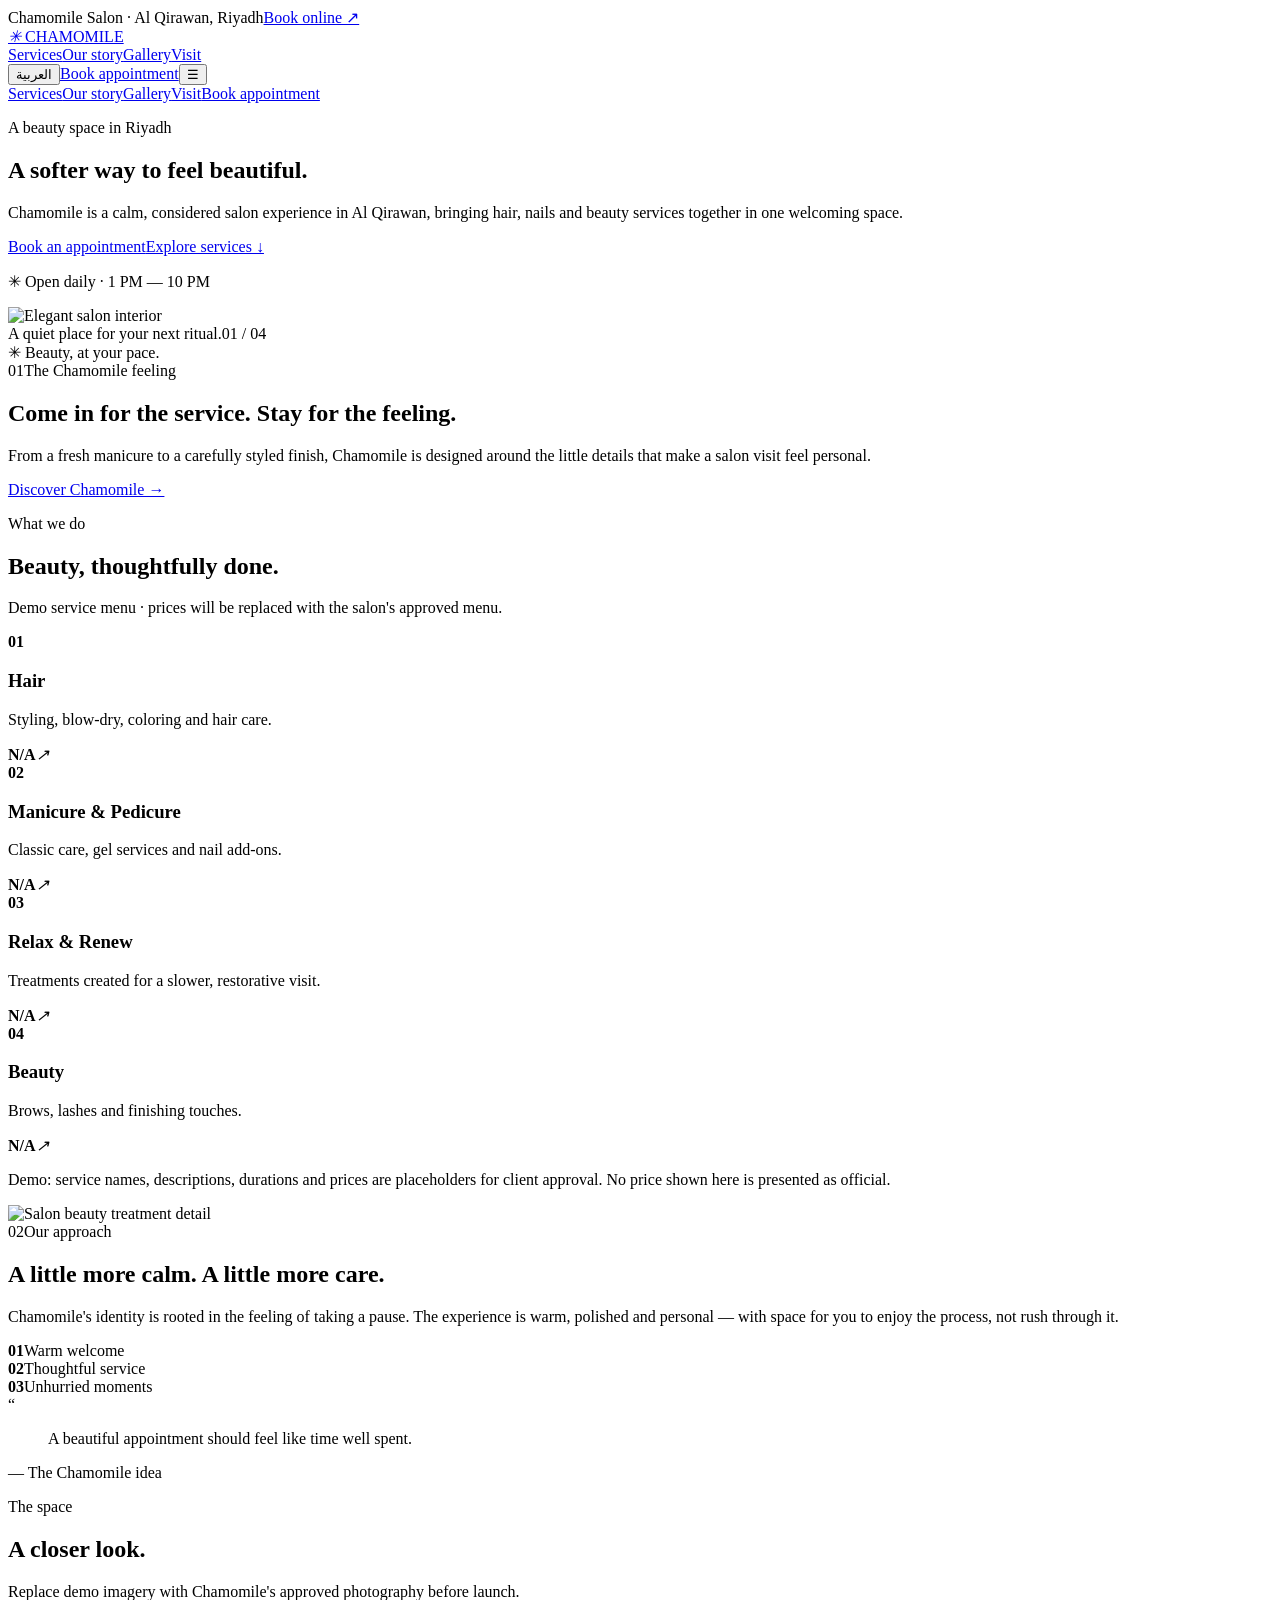
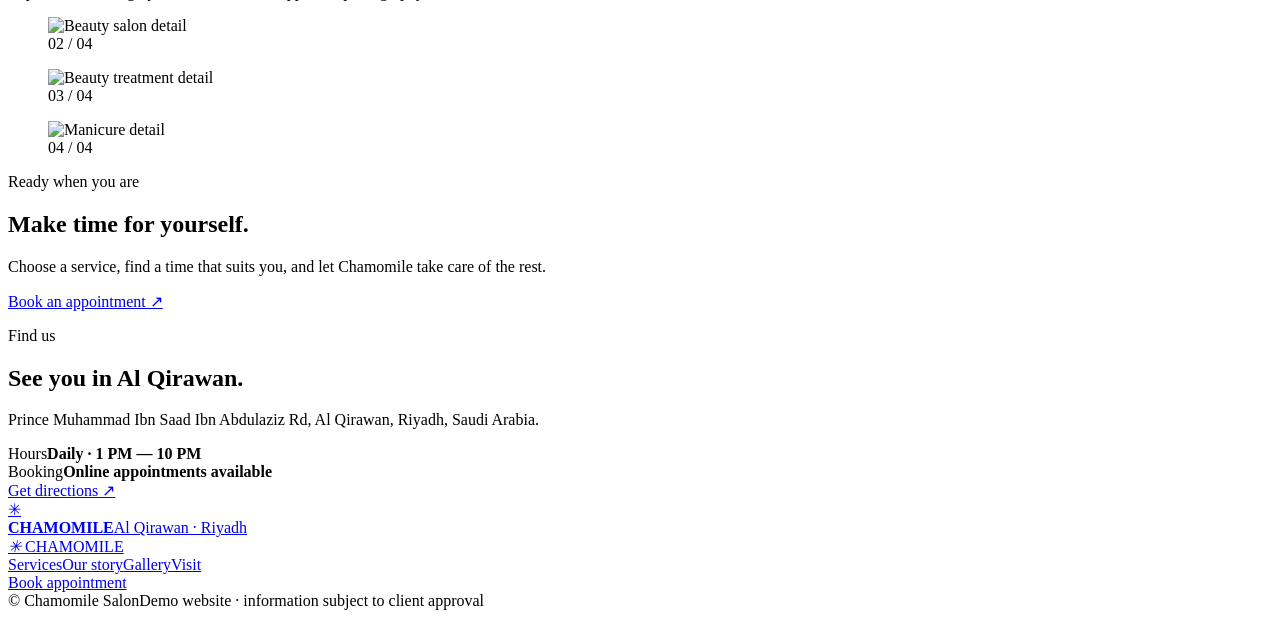
==== index.html @ 73a35c1a "Add Chamomile Salon landing page" ====
<!doctype html><html lang="en"><head><meta charset="utf-8"><meta name="viewport" content="width=device-width,initial-scale=1"><meta name="description" content="Chamomile Salon — Al Qirawan, Riyadh"><meta name="theme-color" content="#f5f0e7"><title>Chamomile Salon — Riyadh</title><link rel="preconnect" href="https://fonts.googleapis.com"><link rel="preconnect" href="https://fonts.gstatic.com" crossorigin><link href="https://fonts.googleapis.com/css2?family=DM+Sans:wght@400;500;600&family=Playfair+Display:wght@500;600&display=swap" rel="stylesheet"><link rel="stylesheet" href="styles.css"></head><body>
<div class="topbar"><span>Chamomile Salon · Al Qirawan, Riyadh</span><a href="https://www.fresha.com/a/chamomile-salon-slwn-kmwmyl-riyadh-rhgv-48w-prince-muhammad-ibn-saad-ibn-abdulaziz-rd-riyadh-iwcm61nv" target="_blank" rel="noreferrer">Book online ↗</a></div>
<header><a class="logo" href="#top"><i>✳</i> CHAMOMILE</a><nav><a href="#services">Services</a><a href="#story">Our story</a><a href="#gallery">Gallery</a><a href="#visit">Visit</a></nav><div class="head-actions"><button id="lang">العربية</button><a class="btn small" href="https://www.fresha.com/a/chamomile-salon-slwn-kmwmyl-riyadh-rhgv-48w-prince-muhammad-ibn-saad-ibn-abdulaziz-rd-riyadh-iwcm61nv" target="_blank" rel="noreferrer">Book appointment</a><button id="menu" aria-expanded="false" aria-controls="mobileNav">☰</button></div></header><nav id="mobileNav" class="mobile-nav"><a href="#services">Services</a><a href="#story">Our story</a><a href="#gallery">Gallery</a><a href="#visit">Visit</a><a class="btn" href="https://www.fresha.com/a/chamomile-salon-slwn-kmwmyl-riyadh-rhgv-48w-prince-muhammad-ibn-saad-ibn-abdulaziz-rd-riyadh-iwcm61nv" target="_blank" rel="noreferrer">Book appointment</a></nav>
<main id="top">
<section class="hero wrap"><div class="hero-copy fade"><p class="eyebrow">A beauty space in Riyadh</p><h1>A softer way to feel beautiful.</h1><p class="lead">Chamomile is a calm, considered salon experience in Al Qirawan, bringing hair, nails and beauty services together in one welcoming space.</p><div class="actions"><a class="btn" href="https://www.fresha.com/a/chamomile-salon-slwn-kmwmyl-riyadh-rhgv-48w-prince-muhammad-ibn-saad-ibn-abdulaziz-rd-riyadh-iwcm61nv" target="_blank" rel="noreferrer">Book an appointment</a><a class="link" href="#services">Explore services ↓</a></div><p class="hours">✳ Open daily · 1 PM — 10 PM</p></div><div class="hero-art fade delay"><div class="image"><img src="https://images.unsplash.com/photo-1560066984-138dadb4c035?auto=format&fit=crop&w=1400&q=85" alt="Elegant salon interior"></div><div class="caption"><span>A quiet place for your next ritual.</span><span>01 / 04</span></div><div class="float">✳ <span>Beauty, at your pace.</span></div></div></section>
<section class="intro wrap"><div class="kicker"><span>01</span><span>The Chamomile feeling</span></div><div class="two-col"><h2>Come in for the service. Stay for the feeling.</h2><div><p>From a fresh manicure to a carefully styled finish, Chamomile is designed around the little details that make a salon visit feel personal.</p><a class="link" href="#story">Discover Chamomile →</a></div></div></section>
<section class="services wrap" id="services"><div class="heading"><div><p class="eyebrow">What we do</p><h2>Beauty, thoughtfully done.</h2></div><p>Demo service menu · prices will be replaced with the salon's approved menu.</p></div><div class="service-list"><article><b>01</b><div><h3>Hair</h3><p>Styling, blow-dry, coloring and hair care.</p></div><strong>N/A</strong><em>↗</em></article><article><b>02</b><div><h3>Manicure &amp; Pedicure</h3><p>Classic care, gel services and nail add-ons.</p></div><strong>N/A</strong><em>↗</em></article><article><b>03</b><div><h3>Relax &amp; Renew</h3><p>Treatments created for a slower, restorative visit.</p></div><strong>N/A</strong><em>↗</em></article><article><b>04</b><div><h3>Beauty</h3><p>Brows, lashes and finishing touches.</p></div><strong>N/A</strong><em>↗</em></article></div><p class="demo-note">Demo: service names, descriptions, durations and prices are placeholders for client approval. No price shown here is presented as official.</p></section>
<section class="story wrap" id="story"><div class="story-img"><img src="https://images.unsplash.com/photo-1521590832167-7bcbfaa6381f?auto=format&fit=crop&w=1200&q=85" alt="Salon beauty treatment detail" loading="lazy"></div><div class="story-copy"><div class="kicker"><span>02</span><span>Our approach</span></div><h2>A little more calm. A little more care.</h2><p>Chamomile's identity is rooted in the feeling of taking a pause. The experience is warm, polished and personal — with space for you to enjoy the process, not rush through it.</p><div class="principles"><div><b>01</b><span>Warm welcome</span></div><div><b>02</b><span>Thoughtful service</span></div><div><b>03</b><span>Unhurried moments</span></div></div></div></section>
<section class="quote wrap"><span>“</span><blockquote>A beautiful appointment should feel like time well spent.</blockquote><p>— The Chamomile idea</p></section>
<section class="gallery wrap" id="gallery"><div class="heading"><div><p class="eyebrow">The space</p><h2>A closer look.</h2></div><p>Replace demo imagery with Chamomile's approved photography before launch.</p></div><div class="gallery-grid"><figure class="large"><img src="https://images.unsplash.com/photo-1522337360788-8b13dee7a37e?auto=format&fit=crop&w=1200&q=85" alt="Beauty salon detail" loading="lazy"><figcaption>02 / 04</figcaption></figure><figure><img src="https://images.unsplash.com/photo-1600948836101-f9ffda59d250?auto=format&fit=crop&w=900&q=85" alt="Beauty treatment detail" loading="lazy"><figcaption>03 / 04</figcaption></figure><figure><img src="https://images.unsplash.com/photo-1519014816548-bf5fe059798b?auto=format&fit=crop&w=900&q=85" alt="Manicure detail" loading="lazy"><figcaption>04 / 04</figcaption></figure></div></section>
<section class="booking wrap"><div><p class="eyebrow">Ready when you are</p><h2>Make time for yourself.</h2><p>Choose a service, find a time that suits you, and let Chamomile take care of the rest.</p><a class="btn light" href="https://www.fresha.com/a/chamomile-salon-slwn-kmwmyl-riyadh-rhgv-48w-prince-muhammad-ibn-saad-ibn-abdulaziz-rd-riyadh-iwcm61nv" target="_blank" rel="noreferrer">Book an appointment ↗</a></div></section>
<section class="visit wrap" id="visit"><div><p class="eyebrow">Find us</p><h2>See you in Al Qirawan.</h2><p>Prince Muhammad Ibn Saad Ibn Abdulaziz Rd, Al Qirawan, Riyadh, Saudi Arabia.</p><div class="details"><div><span>Hours</span><b>Daily · 1 PM — 10 PM</b></div><div><span>Booking</span><b>Online appointments available</b></div></div><a class="link" href="https://www.google.com/maps/search/?api=1&query=Chamomile%20Salon%20Al%20Qirawan%20Riyadh" target="_blank" rel="noreferrer">Get directions ↗</a></div><a class="map" href="https://www.google.com/maps/search/?api=1&query=Chamomile%20Salon%20Al%20Qirawan%20Riyadh" target="_blank" rel="noreferrer" aria-label="Open Chamomile Salon in Google Maps"><div class="map-grid"></div><div class="pin">✳</div><div class="map-label"><b>CHAMOMILE</b><span>Al Qirawan · Riyadh</span></div></a></section>
</main><footer><div class="footer-top wrap"><a class="logo" href="#top"><i>✳</i> CHAMOMILE</a><div><a href="#services">Services</a><a href="#story">Our story</a><a href="#gallery">Gallery</a><a href="#visit">Visit</a></div><a class="btn small" href="https://www.fresha.com/a/chamomile-salon-slwn-kmwmyl-riyadh-rhgv-48w-prince-muhammad-ibn-saad-ibn-abdulaziz-rd-riyadh-iwcm61nv" target="_blank" rel="noreferrer">Book appointment</a></div><div class="footer-bottom wrap"><span>© <span id="year"></span> Chamomile Salon</span><span>Demo website · information subject to client approval</span></div></footer><script src="script.js" defer></script></body></html>
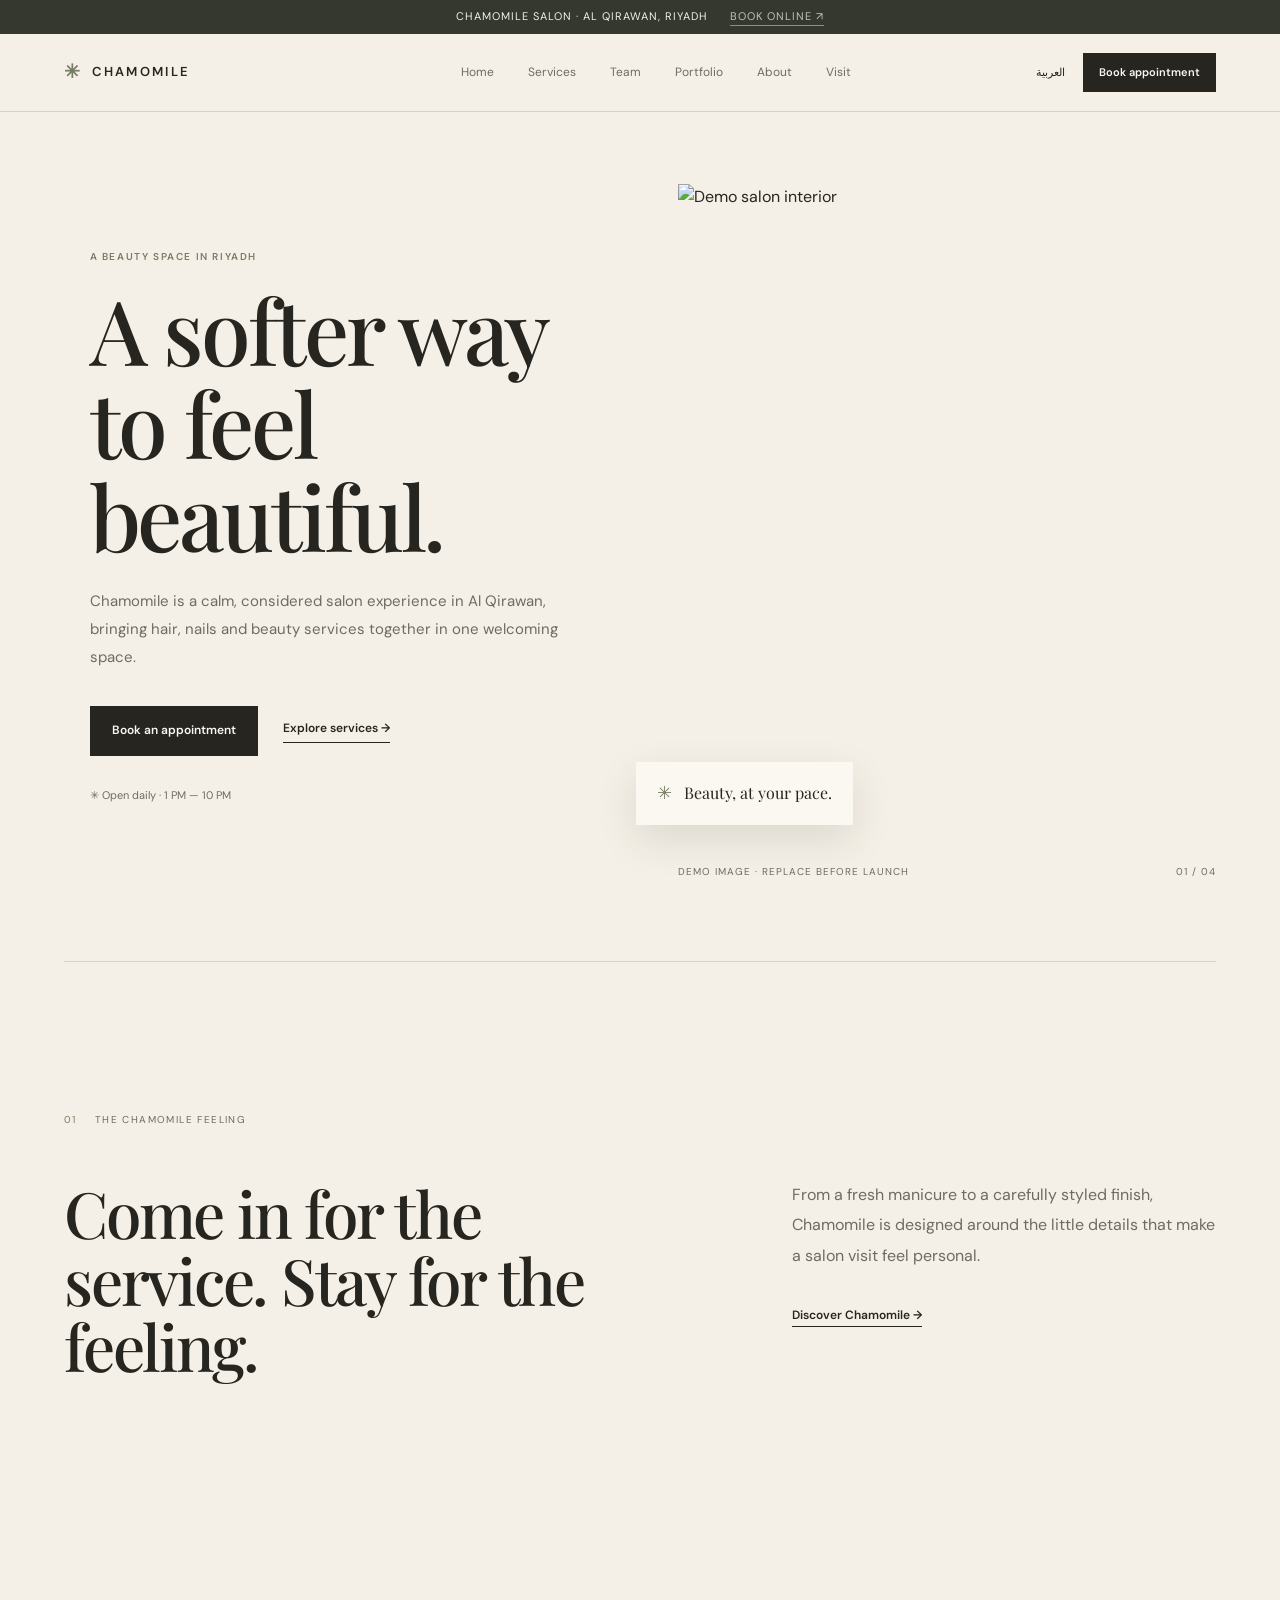
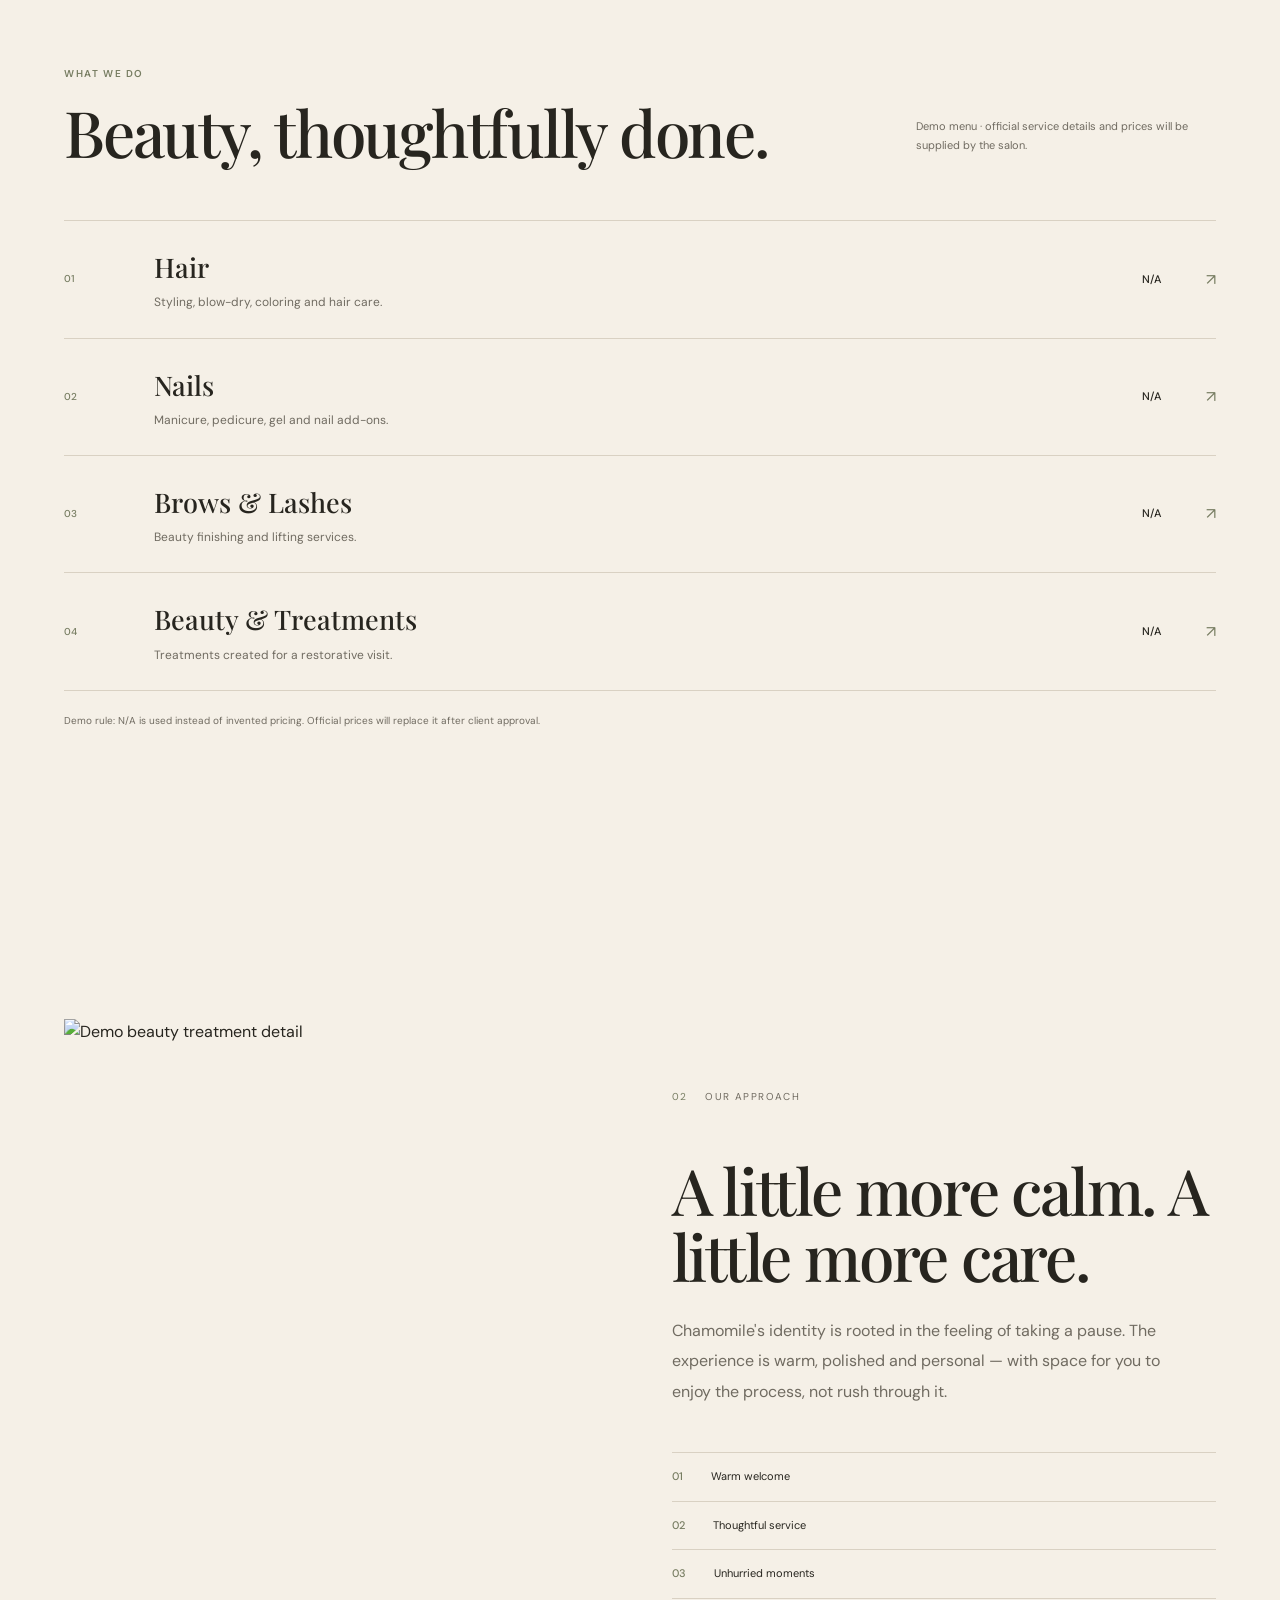
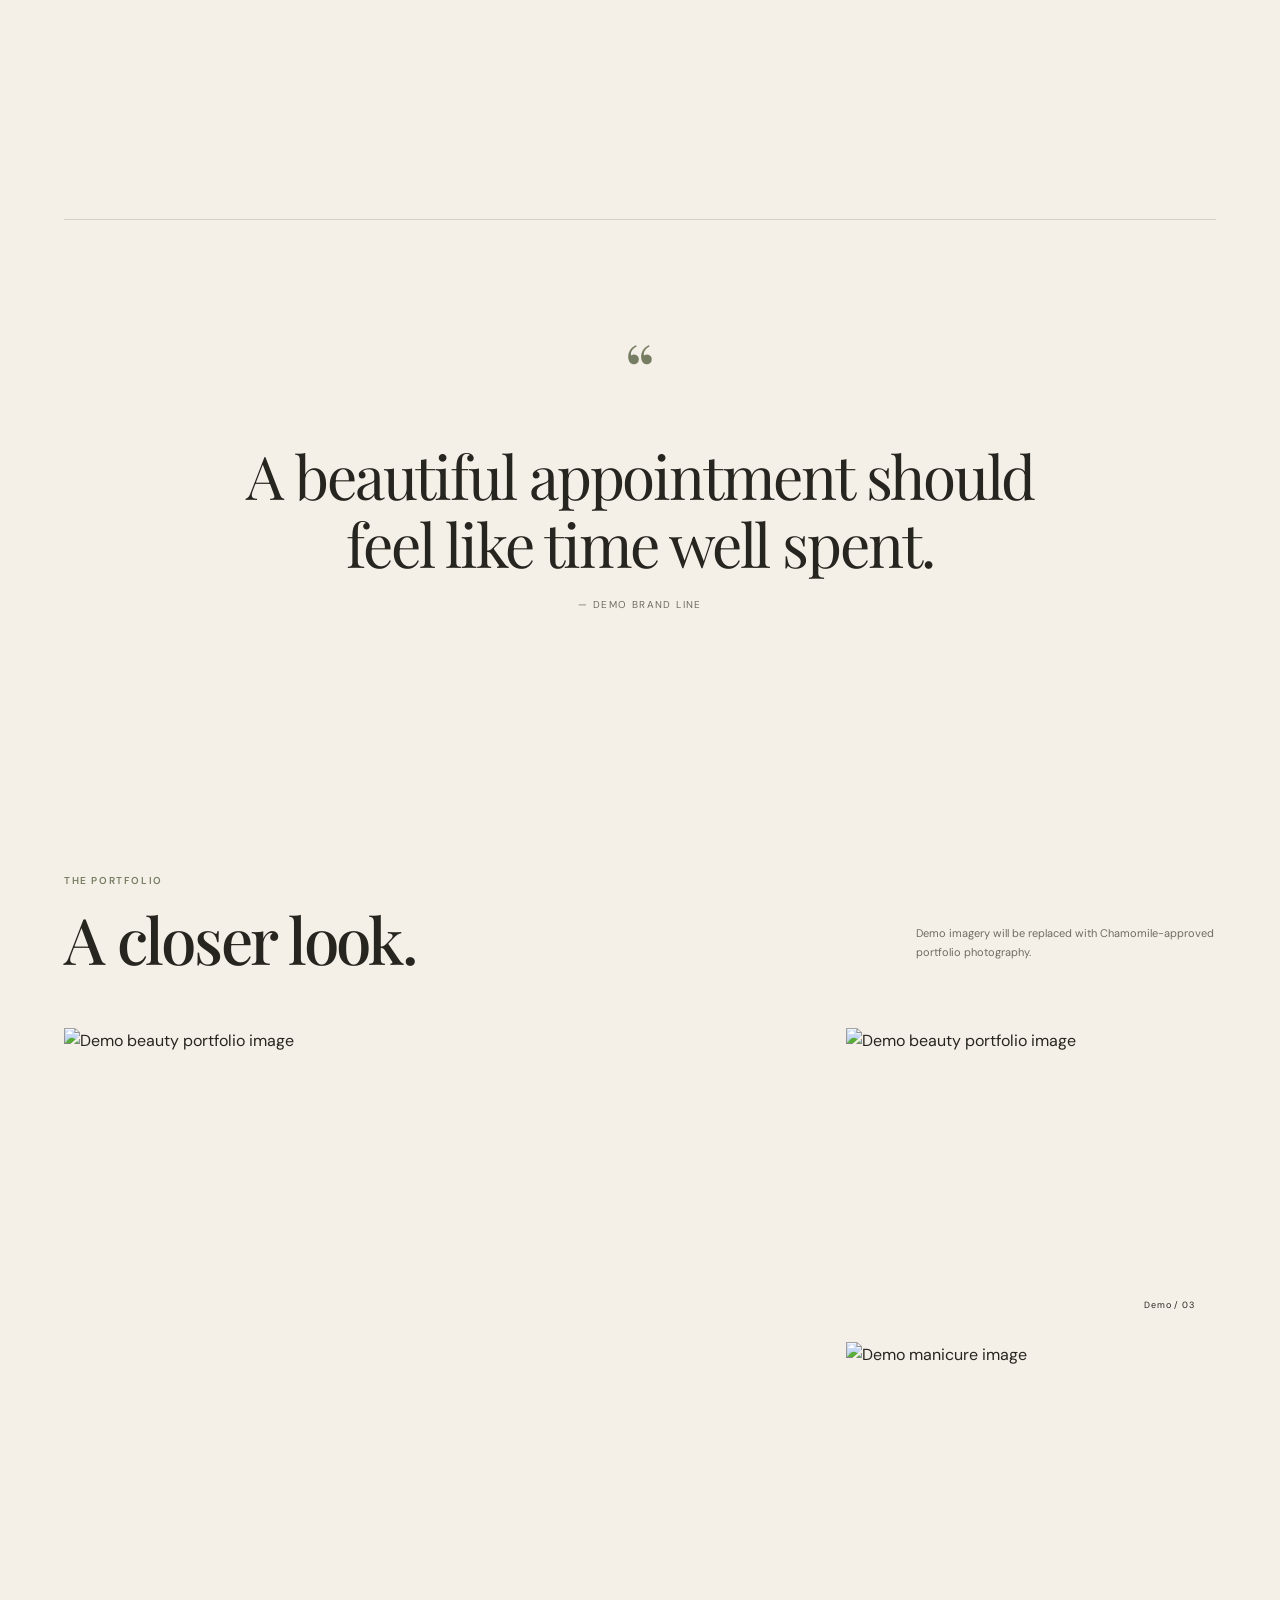
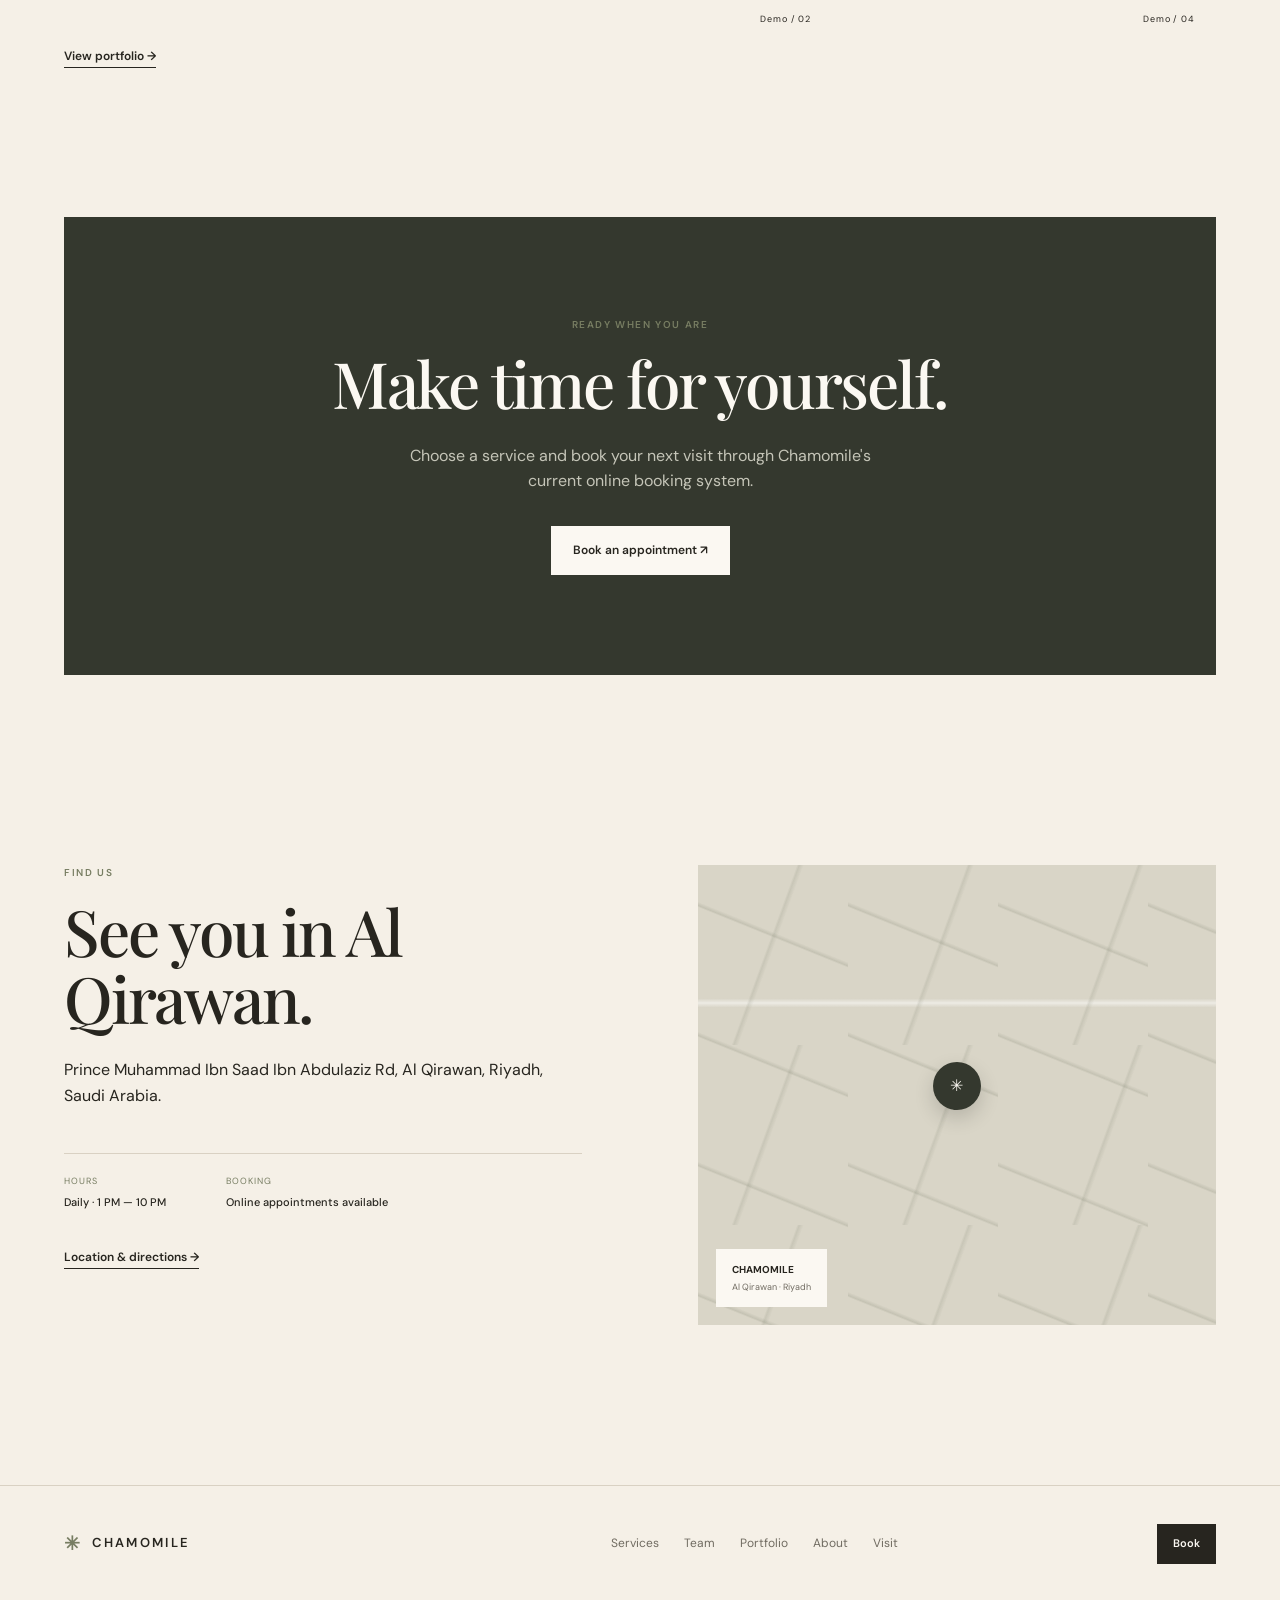
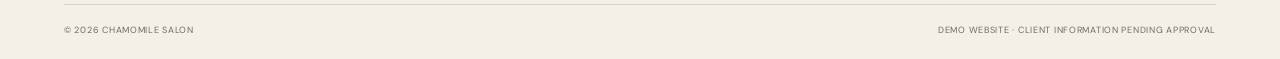
==== commit 62bc6731: "Rebuild Chamomile homepage around full replacement architecture" ====
--- a/index.html
+++ b/index.html
@@ -1,13 +1 @@
-<!doctype html><html lang="en"><head><meta charset="utf-8"><meta name="viewport" content="width=device-width,initial-scale=1"><meta name="description" content="Chamomile Salon — Al Qirawan, Riyadh"><meta name="theme-color" content="#f5f0e7"><title>Chamomile Salon — Riyadh</title><link rel="preconnect" href="https://fonts.googleapis.com"><link rel="preconnect" href="https://fonts.gstatic.com" crossorigin><link href="https://fonts.googleapis.com/css2?family=DM+Sans:wght@400;500;600&family=Playfair+Display:wght@500;600&display=swap" rel="stylesheet"><link rel="stylesheet" href="styles.css"></head><body>
-<div class="topbar"><span>Chamomile Salon · Al Qirawan, Riyadh</span><a href="https://www.fresha.com/a/chamomile-salon-slwn-kmwmyl-riyadh-rhgv-48w-prince-muhammad-ibn-saad-ibn-abdulaziz-rd-riyadh-iwcm61nv" target="_blank" rel="noreferrer">Book online ↗</a></div>
-<header><a class="logo" href="#top"><i>✳</i> CHAMOMILE</a><nav><a href="#services">Services</a><a href="#story">Our story</a><a href="#gallery">Gallery</a><a href="#visit">Visit</a></nav><div class="head-actions"><button id="lang">العربية</button><a class="btn small" href="https://www.fresha.com/a/chamomile-salon-slwn-kmwmyl-riyadh-rhgv-48w-prince-muhammad-ibn-saad-ibn-abdulaziz-rd-riyadh-iwcm61nv" target="_blank" rel="noreferrer">Book appointment</a><button id="menu" aria-expanded="false" aria-controls="mobileNav">☰</button></div></header><nav id="mobileNav" class="mobile-nav"><a href="#services">Services</a><a href="#story">Our story</a><a href="#gallery">Gallery</a><a href="#visit">Visit</a><a class="btn" href="https://www.fresha.com/a/chamomile-salon-slwn-kmwmyl-riyadh-rhgv-48w-prince-muhammad-ibn-saad-ibn-abdulaziz-rd-riyadh-iwcm61nv" target="_blank" rel="noreferrer">Book appointment</a></nav>
-<main id="top">
-<section class="hero wrap"><div class="hero-copy fade"><p class="eyebrow">A beauty space in Riyadh</p><h1>A softer way to feel beautiful.</h1><p class="lead">Chamomile is a calm, considered salon experience in Al Qirawan, bringing hair, nails and beauty services together in one welcoming space.</p><div class="actions"><a class="btn" href="https://www.fresha.com/a/chamomile-salon-slwn-kmwmyl-riyadh-rhgv-48w-prince-muhammad-ibn-saad-ibn-abdulaziz-rd-riyadh-iwcm61nv" target="_blank" rel="noreferrer">Book an appointment</a><a class="link" href="#services">Explore services ↓</a></div><p class="hours">✳ Open daily · 1 PM — 10 PM</p></div><div class="hero-art fade delay"><div class="image"><img src="https://images.unsplash.com/photo-1560066984-138dadb4c035?auto=format&fit=crop&w=1400&q=85" alt="Elegant salon interior"></div><div class="caption"><span>A quiet place for your next ritual.</span><span>01 / 04</span></div><div class="float">✳ <span>Beauty, at your pace.</span></div></div></section>
-<section class="intro wrap"><div class="kicker"><span>01</span><span>The Chamomile feeling</span></div><div class="two-col"><h2>Come in for the service. Stay for the feeling.</h2><div><p>From a fresh manicure to a carefully styled finish, Chamomile is designed around the little details that make a salon visit feel personal.</p><a class="link" href="#story">Discover Chamomile →</a></div></div></section>
-<section class="services wrap" id="services"><div class="heading"><div><p class="eyebrow">What we do</p><h2>Beauty, thoughtfully done.</h2></div><p>Demo service menu · prices will be replaced with the salon's approved menu.</p></div><div class="service-list"><article><b>01</b><div><h3>Hair</h3><p>Styling, blow-dry, coloring and hair care.</p></div><strong>N/A</strong><em>↗</em></article><article><b>02</b><div><h3>Manicure &amp; Pedicure</h3><p>Classic care, gel services and nail add-ons.</p></div><strong>N/A</strong><em>↗</em></article><article><b>03</b><div><h3>Relax &amp; Renew</h3><p>Treatments created for a slower, restorative visit.</p></div><strong>N/A</strong><em>↗</em></article><article><b>04</b><div><h3>Beauty</h3><p>Brows, lashes and finishing touches.</p></div><strong>N/A</strong><em>↗</em></article></div><p class="demo-note">Demo: service names, descriptions, durations and prices are placeholders for client approval. No price shown here is presented as official.</p></section>
-<section class="story wrap" id="story"><div class="story-img"><img src="https://images.unsplash.com/photo-1521590832167-7bcbfaa6381f?auto=format&fit=crop&w=1200&q=85" alt="Salon beauty treatment detail" loading="lazy"></div><div class="story-copy"><div class="kicker"><span>02</span><span>Our approach</span></div><h2>A little more calm. A little more care.</h2><p>Chamomile's identity is rooted in the feeling of taking a pause. The experience is warm, polished and personal — with space for you to enjoy the process, not rush through it.</p><div class="principles"><div><b>01</b><span>Warm welcome</span></div><div><b>02</b><span>Thoughtful service</span></div><div><b>03</b><span>Unhurried moments</span></div></div></div></section>
-<section class="quote wrap"><span>“</span><blockquote>A beautiful appointment should feel like time well spent.</blockquote><p>— The Chamomile idea</p></section>
-<section class="gallery wrap" id="gallery"><div class="heading"><div><p class="eyebrow">The space</p><h2>A closer look.</h2></div><p>Replace demo imagery with Chamomile's approved photography before launch.</p></div><div class="gallery-grid"><figure class="large"><img src="https://images.unsplash.com/photo-1522337360788-8b13dee7a37e?auto=format&fit=crop&w=1200&q=85" alt="Beauty salon detail" loading="lazy"><figcaption>02 / 04</figcaption></figure><figure><img src="https://images.unsplash.com/photo-1600948836101-f9ffda59d250?auto=format&fit=crop&w=900&q=85" alt="Beauty treatment detail" loading="lazy"><figcaption>03 / 04</figcaption></figure><figure><img src="https://images.unsplash.com/photo-1519014816548-bf5fe059798b?auto=format&fit=crop&w=900&q=85" alt="Manicure detail" loading="lazy"><figcaption>04 / 04</figcaption></figure></div></section>
-<section class="booking wrap"><div><p class="eyebrow">Ready when you are</p><h2>Make time for yourself.</h2><p>Choose a service, find a time that suits you, and let Chamomile take care of the rest.</p><a class="btn light" href="https://www.fresha.com/a/chamomile-salon-slwn-kmwmyl-riyadh-rhgv-48w-prince-muhammad-ibn-saad-ibn-abdulaziz-rd-riyadh-iwcm61nv" target="_blank" rel="noreferrer">Book an appointment ↗</a></div></section>
-<section class="visit wrap" id="visit"><div><p class="eyebrow">Find us</p><h2>See you in Al Qirawan.</h2><p>Prince Muhammad Ibn Saad Ibn Abdulaziz Rd, Al Qirawan, Riyadh, Saudi Arabia.</p><div class="details"><div><span>Hours</span><b>Daily · 1 PM — 10 PM</b></div><div><span>Booking</span><b>Online appointments available</b></div></div><a class="link" href="https://www.google.com/maps/search/?api=1&query=Chamomile%20Salon%20Al%20Qirawan%20Riyadh" target="_blank" rel="noreferrer">Get directions ↗</a></div><a class="map" href="https://www.google.com/maps/search/?api=1&query=Chamomile%20Salon%20Al%20Qirawan%20Riyadh" target="_blank" rel="noreferrer" aria-label="Open Chamomile Salon in Google Maps"><div class="map-grid"></div><div class="pin">✳</div><div class="map-label"><b>CHAMOMILE</b><span>Al Qirawan · Riyadh</span></div></a></section>
-</main><footer><div class="footer-top wrap"><a class="logo" href="#top"><i>✳</i> CHAMOMILE</a><div><a href="#services">Services</a><a href="#story">Our story</a><a href="#gallery">Gallery</a><a href="#visit">Visit</a></div><a class="btn small" href="https://www.fresha.com/a/chamomile-salon-slwn-kmwmyl-riyadh-rhgv-48w-prince-muhammad-ibn-saad-ibn-abdulaziz-rd-riyadh-iwcm61nv" target="_blank" rel="noreferrer">Book appointment</a></div><div class="footer-bottom wrap"><span>© <span id="year"></span> Chamomile Salon</span><span>Demo website · information subject to client approval</span></div></footer><script src="script.js" defer></script></body></html>+<!doctype html><html lang="en"><head><meta charset="utf-8"><meta name="viewport" content="width=device-width,initial-scale=1"><meta name="description" content="Chamomile Salon — Al Qirawan, Riyadh"><meta name="theme-color" content="#f5f0e7"><title>Chamomile Salon — Riyadh</title><link rel="preconnect" href="https://fonts.googleapis.com"><link rel="preconnect" href="https://fonts.gstatic.com" crossorigin><link href="https://fonts.googleapis.com/css2?family=DM+Sans:wght@400;500;600&family=Playfair+Display:wght@500;600&display=swap" rel="stylesheet"><link rel="stylesheet" href="styles.css"></head><body><div class="topbar"><span>Chamomile Salon · Al Qirawan, Riyadh</span><a data-book href="https://www.fresha.com/a/chamomile-salon-slwn-kmwmyl-riyadh-rhgv-48w-prince-muhammad-ibn-saad-ibn-abdulaziz-rd-riyadh-iwcm61nv" target="_blank" rel="noreferrer">Book online ↗</a></div><header><a class="logo" href="index.html"><i>✳</i> CHAMOMILE</a><nav class="desktop-nav"><a href="index.html" aria-current="page">Home</a><a href="services.html">Services</a><a href="team.html">Team</a><a href="portfolio.html">Portfolio</a><a href="about.html">About</a><a href="contact.html">Visit</a></nav><div class="head-actions"><button id="lang" type="button">العربية</button><a class="btn small" data-book href="https://www.fresha.com/a/chamomile-salon-slwn-kmwmyl-riyadh-rhgv-48w-prince-muhammad-ibn-saad-ibn-abdulaziz-rd-riyadh-iwcm61nv" target="_blank" rel="noreferrer">Book appointment</a><button id="menu" class="menu-toggle" aria-expanded="false" aria-controls="mobileNav" type="button">☰</button></div></header><nav id="mobileNav" class="mobile-nav"><a href="index.html">Home</a><a href="services.html">Services</a><a href="team.html">Team</a><a href="portfolio.html">Portfolio</a><a href="about.html">About</a><a href="contact.html">Visit</a><a class="btn" data-book href="https://www.fresha.com/a/chamomile-salon-slwn-kmwmyl-riyadh-rhgv-48w-prince-muhammad-ibn-saad-ibn-abdulaziz-rd-riyadh-iwcm61nv" target="_blank" rel="noreferrer">Book appointment</a></nav><main id="top"><section class="hero wrap"><div class="hero-copy fade"><p class="eyebrow">A beauty space in Riyadh</p><h1>A softer way to feel beautiful.</h1><p class="lead">Chamomile is a calm, considered salon experience in Al Qirawan, bringing hair, nails and beauty services together in one welcoming space.</p><div class="actions"><a class="btn" data-book href="https://www.fresha.com/a/chamomile-salon-slwn-kmwmyl-riyadh-rhgv-48w-prince-muhammad-ibn-saad-ibn-abdulaziz-rd-riyadh-iwcm61nv" target="_blank" rel="noreferrer">Book an appointment</a><a class="link" href="services.html">Explore services →</a></div><p class="hours">✳ Open daily · 1 PM — 10 PM</p></div><div class="hero-art fade delay"><div class="image"><img src="https://images.unsplash.com/photo-1560066984-138dadb4c035?auto=format&fit=crop&w=1400&q=85" alt="Demo salon interior"></div><div class="caption"><span>Demo image · replace before launch</span><span>01 / 04</span></div><div class="float">✳ <span>Beauty, at your pace.</span></div></div></section><section class="intro wrap"><div class="kicker"><span>01</span><span>The Chamomile feeling</span></div><div class="two-col"><h2>Come in for the service. Stay for the feeling.</h2><div><p>From a fresh manicure to a carefully styled finish, Chamomile is designed around the little details that make a salon visit feel personal.</p><a class="link" href="about.html">Discover Chamomile →</a></div></div></section><section class="services wrap" id="services"><div class="heading"><div><p class="eyebrow">What we do</p><h2>Beauty, thoughtfully done.</h2></div><p>Demo menu · official service details and prices will be supplied by the salon.</p></div><div class="service-list"><article><b>01</b><div><h3>Hair</h3><p>Styling, blow-dry, coloring and hair care.</p></div><strong>N/A</strong><em>↗</em></article><article><b>02</b><div><h3>Nails</h3><p>Manicure, pedicure, gel and nail add-ons.</p></div><strong>N/A</strong><em>↗</em></article><article><b>03</b><div><h3>Brows &amp; Lashes</h3><p>Beauty finishing and lifting services.</p></div><strong>N/A</strong><em>↗</em></article><article><b>04</b><div><h3>Beauty &amp; Treatments</h3><p>Treatments created for a restorative visit.</p></div><strong>N/A</strong><em>↗</em></article></div><p class="demo-note">Demo rule: N/A is used instead of invented pricing. Official prices will replace it after client approval.</p></section><section class="story wrap" id="story"><div class="story-img"><img src="https://images.unsplash.com/photo-1521590832167-7bcbfaa6381f?auto=format&fit=crop&w=1200&q=85" alt="Demo beauty treatment detail" loading="lazy"></div><div class="story-copy"><div class="kicker"><span>02</span><span>Our approach</span></div><h2>A little more calm. A little more care.</h2><p>Chamomile's identity is rooted in the feeling of taking a pause. The experience is warm, polished and personal — with space for you to enjoy the process, not rush through it.</p><div class="principles"><div><b>01</b><span>Warm welcome</span></div><div><b>02</b><span>Thoughtful service</span></div><div><b>03</b><span>Unhurried moments</span></div></div></div></section><section class="quote wrap"><span>“</span><blockquote>A beautiful appointment should feel like time well spent.</blockquote><p>— Demo brand line</p></section><section class="gallery wrap" id="gallery"><div class="heading"><div><p class="eyebrow">The portfolio</p><h2>A closer look.</h2></div><p>Demo imagery will be replaced with Chamomile-approved portfolio photography.</p></div><div class="gallery-grid"><figure class="large"><img src="https://images.unsplash.com/photo-1522337360788-8b13dee7a37e?auto=format&fit=crop&w=1200&q=85" alt="Demo beauty portfolio image" loading="lazy"><figcaption>Demo / 02</figcaption></figure><figure><img src="https://images.unsplash.com/photo-1600948836101-f9ffda59d250?auto=format&fit=crop&w=900&q=85" alt="Demo beauty portfolio image" loading="lazy"><figcaption>Demo / 03</figcaption></figure><figure><img src="https://images.unsplash.com/photo-1519014816548-bf5fe059798b?auto=format&fit=crop&w=900&q=85" alt="Demo manicure image" loading="lazy"><figcaption>Demo / 04</figcaption></figure></div><a class="link" href="portfolio.html">View portfolio →</a></section><section class="booking wrap"><div><p class="eyebrow">Ready when you are</p><h2>Make time for yourself.</h2><p>Choose a service and book your next visit through Chamomile's current online booking system.</p><a class="btn light" data-book href="https://www.fresha.com/a/chamomile-salon-slwn-kmwmyl-riyadh-rhgv-48w-prince-muhammad-ibn-saad-ibn-abdulaziz-rd-riyadh-iwcm61nv" target="_blank" rel="noreferrer">Book an appointment ↗</a></div></section><section class="visit wrap" id="visit"><div><p class="eyebrow">Find us</p><h2>See you in Al Qirawan.</h2><p>Prince Muhammad Ibn Saad Ibn Abdulaziz Rd, Al Qirawan, Riyadh, Saudi Arabia.</p><div class="details"><div><span>Hours</span><b>Daily · 1 PM — 10 PM</b></div><div><span>Booking</span><b>Online appointments available</b></div></div><a class="link" href="contact.html">Location &amp; directions →</a></div><a class="map" href="https://www.google.com/maps/search/?api=1&query=Chamomile%20Salon%20Al%20Qirawan%20Riyadh" target="_blank" rel="noreferrer" aria-label="Open Chamomile Salon in Google Maps"><div class="map-grid"></div><div class="pin">✳</div><div class="map-label"><b>CHAMOMILE</b><span>Al Qirawan · Riyadh</span></div></a></section></main><footer><div class="footer-top wrap"><a class="logo" href="index.html"><i>✳</i> CHAMOMILE</a><div><a href="services.html">Services</a><a href="team.html">Team</a><a href="portfolio.html">Portfolio</a><a href="about.html">About</a><a href="contact.html">Visit</a></div><a class="btn small" data-book href="https://www.fresha.com/a/chamomile-salon-slwn-kmwmyl-riyadh-rhgv-48w-prince-muhammad-ibn-saad-ibn-abdulaziz-rd-riyadh-iwcm61nv" target="_blank" rel="noreferrer">Book</a></div><div class="footer-bottom wrap"><span>© <span id="year"></span> Chamomile Salon</span><span>Demo website · client information pending approval</span></div></footer><script src="script.js" defer></script></body></html>
--- a/styles.css
+++ b/styles.css
@@ -0,0 +1 @@
+:root{--ink:#27251f;--muted:#706b61;--paper:#f5f0e7;--cream:#fbf8f2;--line:#d9d1c3;--olive:#777d62;--dark:#34382e;--serif:'Playfair Display',Georgia,serif;--sans:'DM Sans',Arial,sans-serif}*{box-sizing:border-box}html{scroll-behavior:smooth}body{margin:0;background:var(--paper);color:var(--ink);font-family:var(--sans);line-height:1.6}a{color:inherit;text-decoration:none}button{font:inherit;color:inherit}.topbar{height:34px;background:var(--dark);color:#f5f0e7;display:flex;align-items:center;justify-content:center;gap:22px;font-size:11px;letter-spacing:.09em;text-transform:uppercase}.topbar a{opacity:.75;border-bottom:1px solid #a9ad9b}header{height:78px;padding:0 5vw;display:flex;align-items:center;justify-content:space-between;border-bottom:1px solid var(--line);position:sticky;top:0;z-index:20;background:rgba(245,240,231,.94);backdrop-filter:blur(12px)}.logo{font-size:13px;letter-spacing:.18em;font-weight:600;display:flex;align-items:center;gap:10px}.logo i{font-style:normal;color:var(--olive);font-size:19px}.desktop-nav{display:flex;gap:34px;margin-left:8%}.desktop-nav a,.footer-top>div a{font-size:12px;color:var(--muted)}.head-actions{display:flex;align-items:center;gap:12px}.head-actions button{border:0;background:none;cursor:pointer}.head-actions #lang{font-size:11px}.menu-toggle{display:none!important}.mobile-nav{display:none}.wrap{width:min(1160px,90vw);margin-inline:auto}.btn{display:inline-flex;align-items:center;justify-content:center;background:var(--ink);color:var(--cream);padding:14px 21px;border:1px solid var(--ink);font-size:12px;font-weight:600;transition:transform .2s,background .2s}.btn:hover{transform:translateY(-2px);background:#45433b}.btn.small{padding:10px 15px;font-size:11px}.btn.light{background:var(--cream);color:var(--ink);border-color:var(--cream)}.link{font-size:12px;font-weight:600;border-bottom:1px solid currentColor;padding-bottom:3px}.eyebrow{margin:0 0 17px;text-transform:uppercase;letter-spacing:.16em;font-size:10px;font-weight:600;color:var(--olive)}h1,h2,h3,p{margin-top:0}h1,h2{font-family:var(--serif);font-weight:500;letter-spacing:-.035em;line-height:1.04}h1{font-size:clamp(54px,7vw,92px);max-width:700px;margin-bottom:27px}h2{font-size:clamp(42px,5vw,67px);max-width:750px;margin-bottom:26px}.lead{max-width:525px;color:var(--muted);font-size:15px;line-height:1.85}.hero{min-height:calc(100vh - 112px);display:grid;grid-template-columns:1fr 1fr;gap:6vw;align-items:center;padding-top:8vh;padding-bottom:9vh}.hero-copy{padding-left:2vw}.actions{display:flex;align-items:center;gap:25px;margin:35px 0 31px}.hours{font-size:11px;color:var(--muted)}.hero-art{position:relative}.image{height:670px;overflow:hidden}.image img,.story-img img,.gallery-grid img{width:100%;height:100%;object-fit:cover;display:block}.caption{display:flex;justify-content:space-between;margin-top:10px;color:var(--muted);font-size:10px;text-transform:uppercase;letter-spacing:.1em}.float{position:absolute;left:-42px;bottom:55px;background:var(--cream);padding:17px 21px;box-shadow:0 14px 40px rgba(50,45,35,.12);font-size:18px;color:var(--olive)}.float span{font-family:var(--serif);font-size:16px;color:var(--ink);margin-left:7px}.intro{padding:150px 0;border-top:1px solid var(--line)}.kicker{display:flex;gap:18px;color:var(--muted);font-size:10px;text-transform:uppercase;letter-spacing:.14em;margin-bottom:52px}.kicker span:first-child{color:var(--olive)}.two-col{display:grid;grid-template-columns:1.15fr .85fr;gap:12vw}.two-col h2{max-width:600px}.two-col p{color:var(--muted);max-width:430px;line-height:1.9;margin-bottom:30px}.services{padding:110px 0 140px}.heading{display:flex;justify-content:space-between;gap:60px;align-items:flex-end;margin-bottom:55px}.heading h2{margin-bottom:0}.heading>p{max-width:300px;color:var(--muted);font-size:11px;line-height:1.7}.service-list{border-top:1px solid var(--line)}.service-list article{display:grid;grid-template-columns:65px 1fr 90px 30px;gap:25px;align-items:center;padding:25px 0;border-bottom:1px solid var(--line);transition:padding .25s,background .25s}.service-list article:hover{padding-inline:14px;background:rgba(255,255,255,.28)}.service-list article>b{font-size:10px;color:var(--olive);font-weight:500}.service-list h3{font-family:var(--serif);font-weight:500;font-size:27px;margin:0 0 4px}.service-list p{margin:0;color:var(--muted);font-size:12px}.service-list strong{font-size:11px;text-align:right;font-weight:500}.service-list em{font-style:normal;text-align:right;color:var(--olive)}.demo-note{font-size:10px;color:var(--muted);margin:22px 0 0;max-width:680px}.story{display:grid;grid-template-columns:.95fr 1.05fr;gap:9vw;align-items:center;padding:150px 0}.story-img{height:650px}.story-copy p{color:var(--muted);max-width:510px;line-height:1.9}.principles{border-top:1px solid var(--line);margin-top:45px}.principles div{display:flex;gap:28px;padding:15px 0;border-bottom:1px solid var(--line);font-size:11px}.principles b{color:var(--olive);font-weight:500}.quote{text-align:center;padding:130px 0 150px;border-top:1px solid var(--line)}.quote>span{font-family:var(--serif);font-size:76px;color:var(--olive);line-height:.5}.quote blockquote{font-family:var(--serif);font-size:clamp(35px,4.7vw,62px);line-height:1.12;max-width:820px;margin:35px auto 20px;letter-spacing:-.035em}.quote p{font-size:10px;color:var(--muted);text-transform:uppercase;letter-spacing:.14em}.gallery{padding:100px 0 150px}.gallery-grid{display:grid;grid-template-columns:1.35fr .65fr;grid-template-rows:300px 300px;gap:14px}.gallery-grid figure{margin:0;position:relative;overflow:hidden}.gallery-grid .large{grid-row:1/3}.gallery-grid figcaption{position:absolute;right:13px;bottom:10px;background:rgba(245,240,231,.88);padding:5px 8px;font-size:9px;letter-spacing:.1em}.booking{padding:0 0 150px}.booking>div{background:var(--dark);color:var(--cream);padding:100px 10%;text-align:center}.booking h2{margin-inline:auto}.booking p:not(.eyebrow){color:#c5c5b8;max-width:500px;margin:0 auto 32px}.visit{display:grid;grid-template-columns:1fr 1fr;gap:9vw;padding:40px 0 160px}.visit-copy>p:not(.eyebrow){color:var(--muted);max-width:490px}.details{display:flex;gap:60px;margin:45px 0 32px;border-top:1px solid var(--line);padding-top:20px}.details div{display:grid;gap:5px}.details span{font-size:9px;text-transform:uppercase;letter-spacing:.12em;color:var(--olive)}.details b{font-size:11px;font-weight:500}.map{min-height:460px;position:relative;overflow:hidden;background:#d9d5c7;display:block}.map-grid{position:absolute;inset:0;background-image:linear-gradient(22deg,transparent 46%,rgba(92,99,78,.2) 47%,transparent 49%),linear-gradient(110deg,transparent 42%,rgba(92,99,78,.16) 43%,transparent 45%),linear-gradient(0deg,transparent 69%,rgba(255,255,255,.65) 70%,transparent 71%);background-size:150px 130px,170px 180px,100% 100%;opacity:.8}.pin{position:absolute;left:50%;top:48%;transform:translate(-50%,-50%);width:48px;height:48px;border-radius:50%;display:grid;place-items:center;background:var(--dark);color:var(--cream);box-shadow:0 8px 20px rgba(0,0,0,.16)}.map-label{position:absolute;left:18px;bottom:18px;background:var(--cream);padding:13px 16px;display:grid;gap:2px;font-size:10px}.map-label span{color:var(--muted);font-size:9px}footer{border-top:1px solid var(--line);padding:38px 0 22px}.footer-top{display:grid;grid-template-columns:1fr 1fr auto;align-items:center;gap:30px}.footer-top>div{display:flex;gap:25px}.footer-bottom{border-top:1px solid var(--line);margin-top:40px;padding-top:18px;display:flex;justify-content:space-between;color:var(--muted);font-size:9px;text-transform:uppercase;letter-spacing:.08em}.mobile-nav.open{display:flex;position:fixed;z-index:19;top:112px;left:0;right:0;background:var(--paper);padding:25px 5vw;flex-direction:column;gap:20px;border-bottom:1px solid var(--line)}.mobile-nav.open a{font-family:var(--serif);font-size:26px}.fade{animation:rise .8s both}@keyframes rise{from{opacity:0;transform:translateY(18px)}to{opacity:1;transform:none}}.delay{animation-delay:.12s}@media(max-width:850px){.topbar{font-size:9px;padding:0 15px;justify-content:space-between}.desktop-nav,.head-actions .btn{display:none}.menu-toggle{display:block!important;font-size:19px;padding:4px!important}.hero{grid-template-columns:1fr;padding-top:55px;gap:45px}.hero-copy{padding-left:0}.hero-art{width:92%;margin-left:auto}.image{height:540px}.float{left:-25px;bottom:45px}.intro{padding:100px 0}.two-col,.story,.visit{grid-template-columns:1fr;gap:55px}.services,.gallery{padding:80px 0}.heading{display:block}.heading>p{margin-top:18px}.story{padding:90px 0}.story-img{height:520px}.gallery-grid{grid-template-columns:1fr 1fr;grid-template-rows:300px 240px}.gallery-grid .large{grid-column:1/3;grid-row:auto}.booking{padding-bottom:90px}.booking>div{padding:80px 8%}.visit{padding-bottom:100px}.map{min-height:360px}.footer-top{grid-template-columns:1fr auto}.footer-top>div{display:none}.footer-bottom{display:block}.footer-bottom span{display:block;margin-bottom:7px}}@media(max-width:520px){header{height:68px;padding:0 5vw}.topbar{height:32px}.mobile-nav.open{top:100px}.hero{min-height:auto;padding-top:45px}.hero h1{font-size:52px}.lead{font-size:14px}.actions{align-items:flex-start;flex-direction:column;gap:18px}.image{height:440px}.hero-art{width:100%}.float{left:10px;bottom:40px}.two-col h2,h2{font-size:42px}.service-list article{grid-template-columns:28px 1fr 35px 18px;gap:10px}.service-list h3{font-size:21px}.service-list p{font-size:11px}.service-list article:hover{padding-inline:0;background:none}.story-img{height:410px}.gallery-grid{display:grid;grid-template-columns:1fr;grid-template-rows:350px 260px 260px}.gallery-grid .large{grid-column:auto}.details{display:block;margin:35px 0}.details div{margin-bottom:18px}.footer-top{grid-template-columns:1fr}.footer-top .btn{justify-self:start}}header>nav{display:flex;gap:34px;margin-left:8%}header>nav a{font-size:12px;color:var(--muted)}#menu{display:none!important}@media(max-width:850px){header>nav{display:none}#menu{display:block!important;font-size:19px;padding:4px;border:0;background:none;cursor:pointer}}
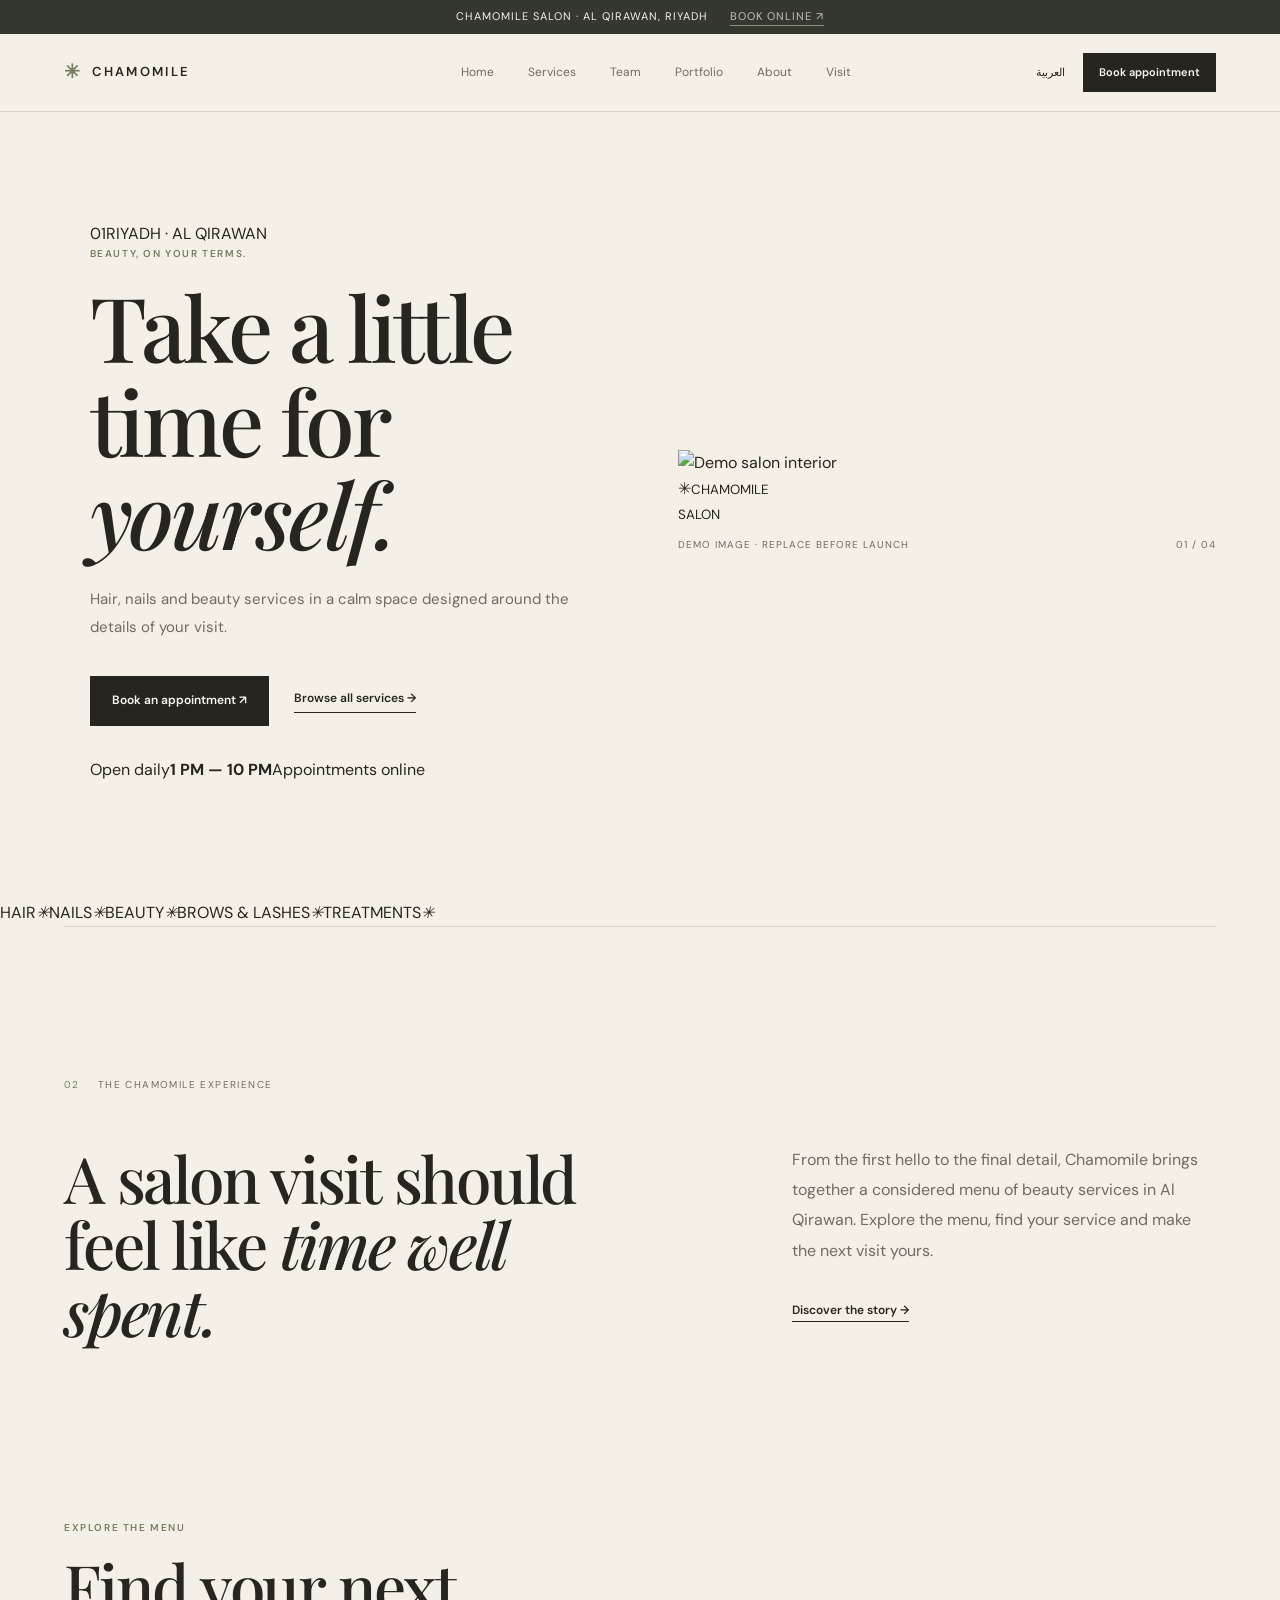
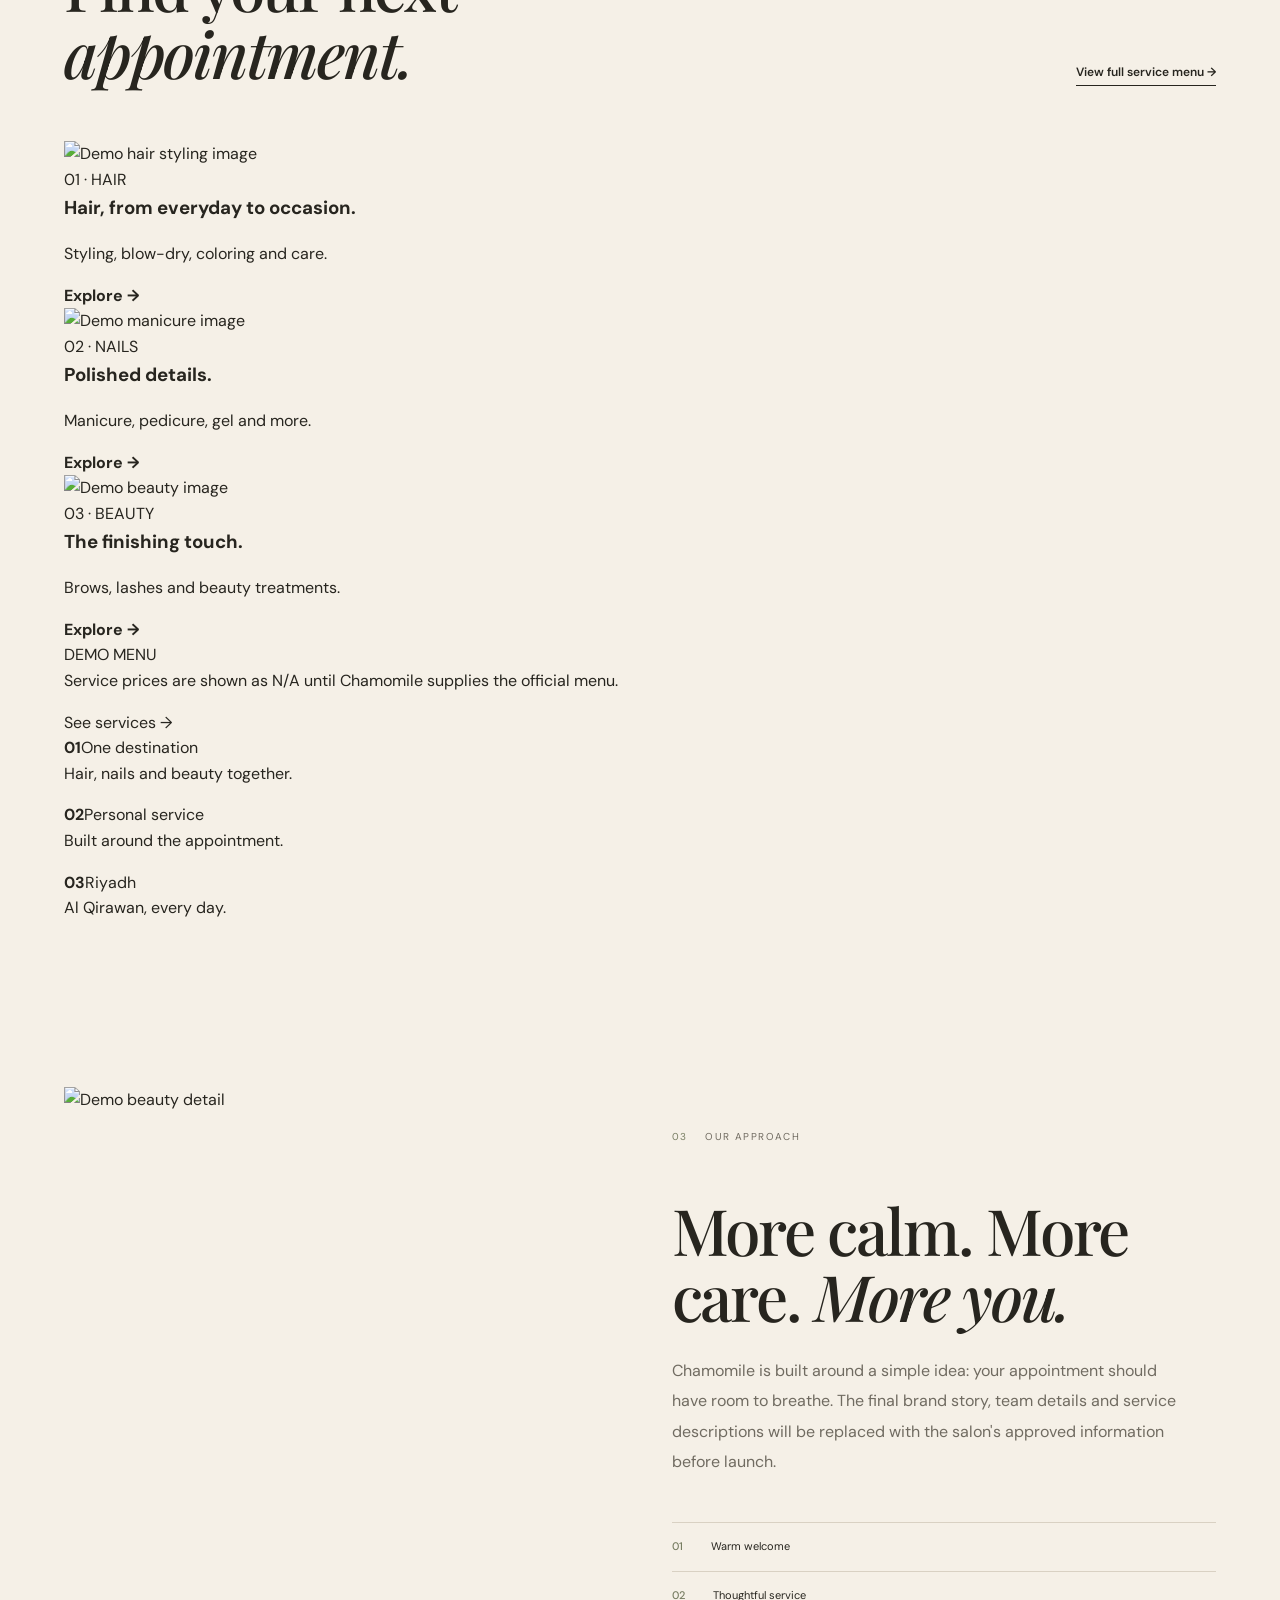
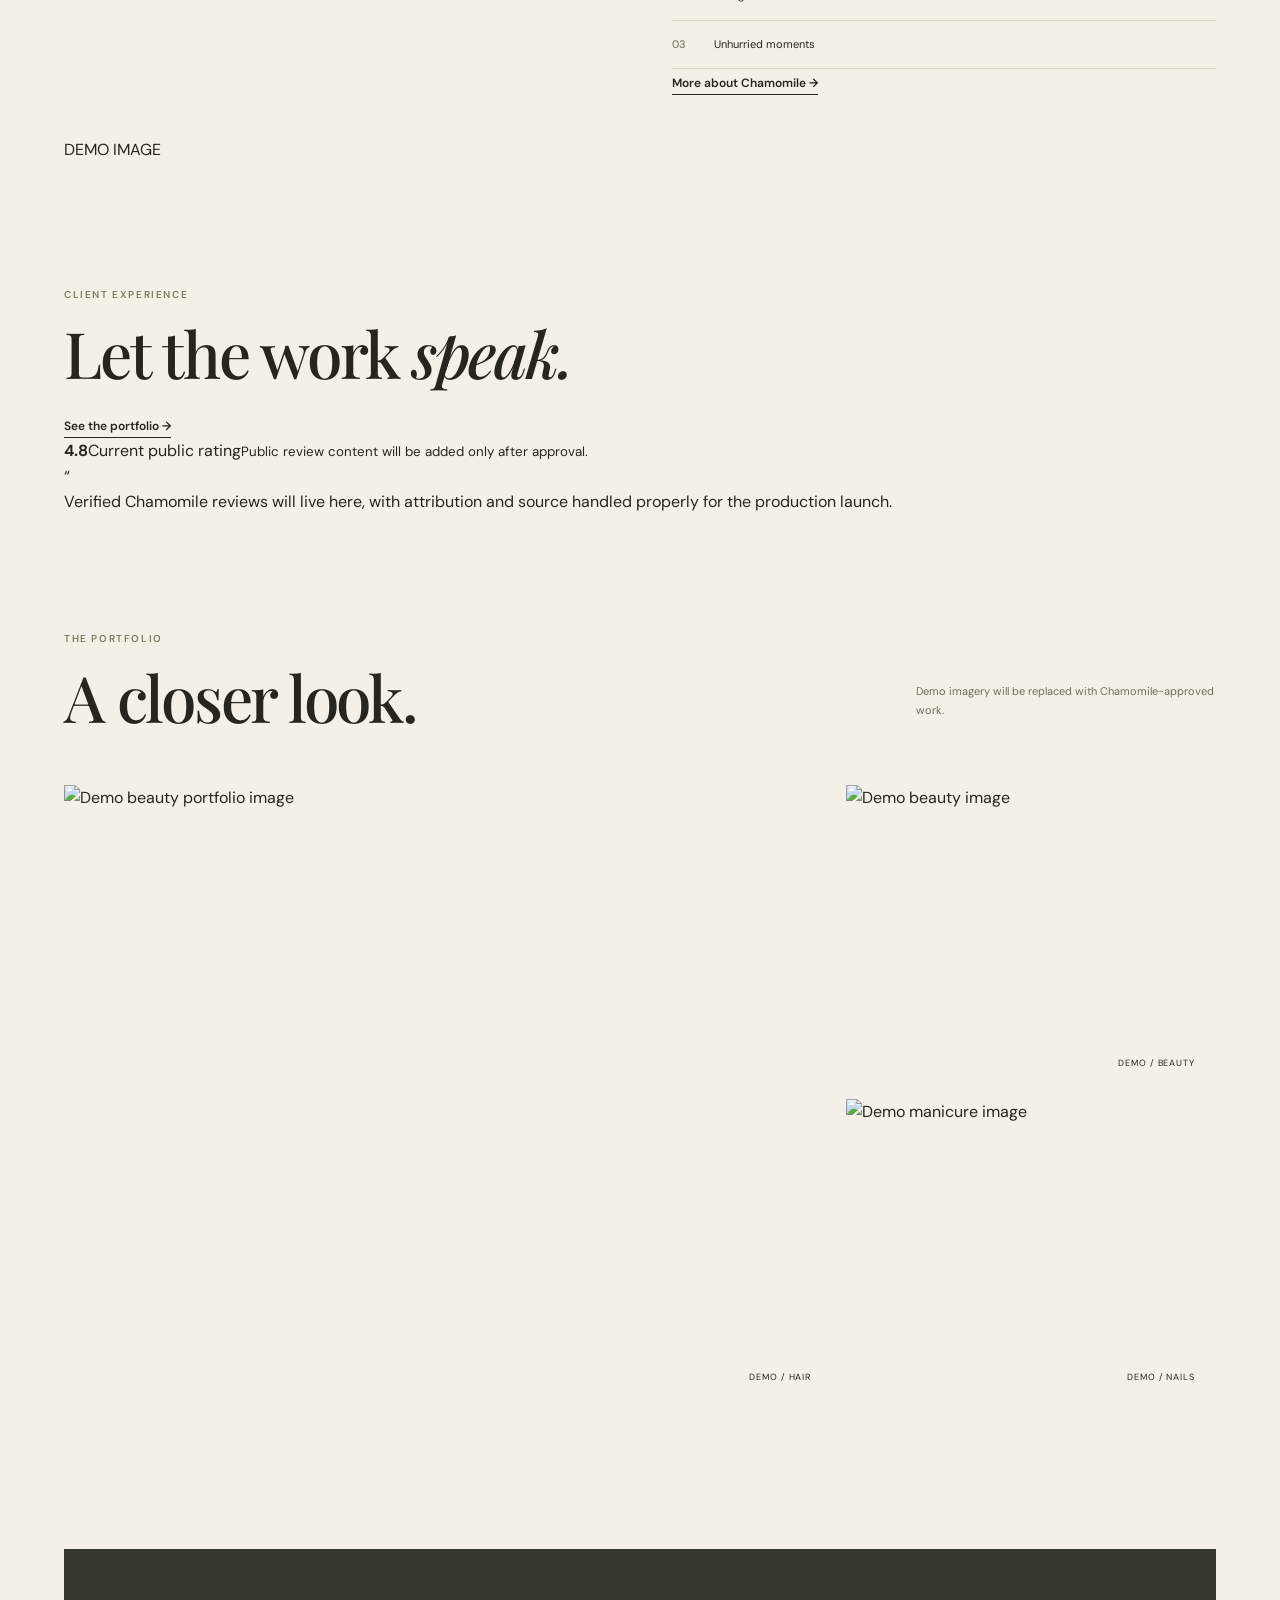
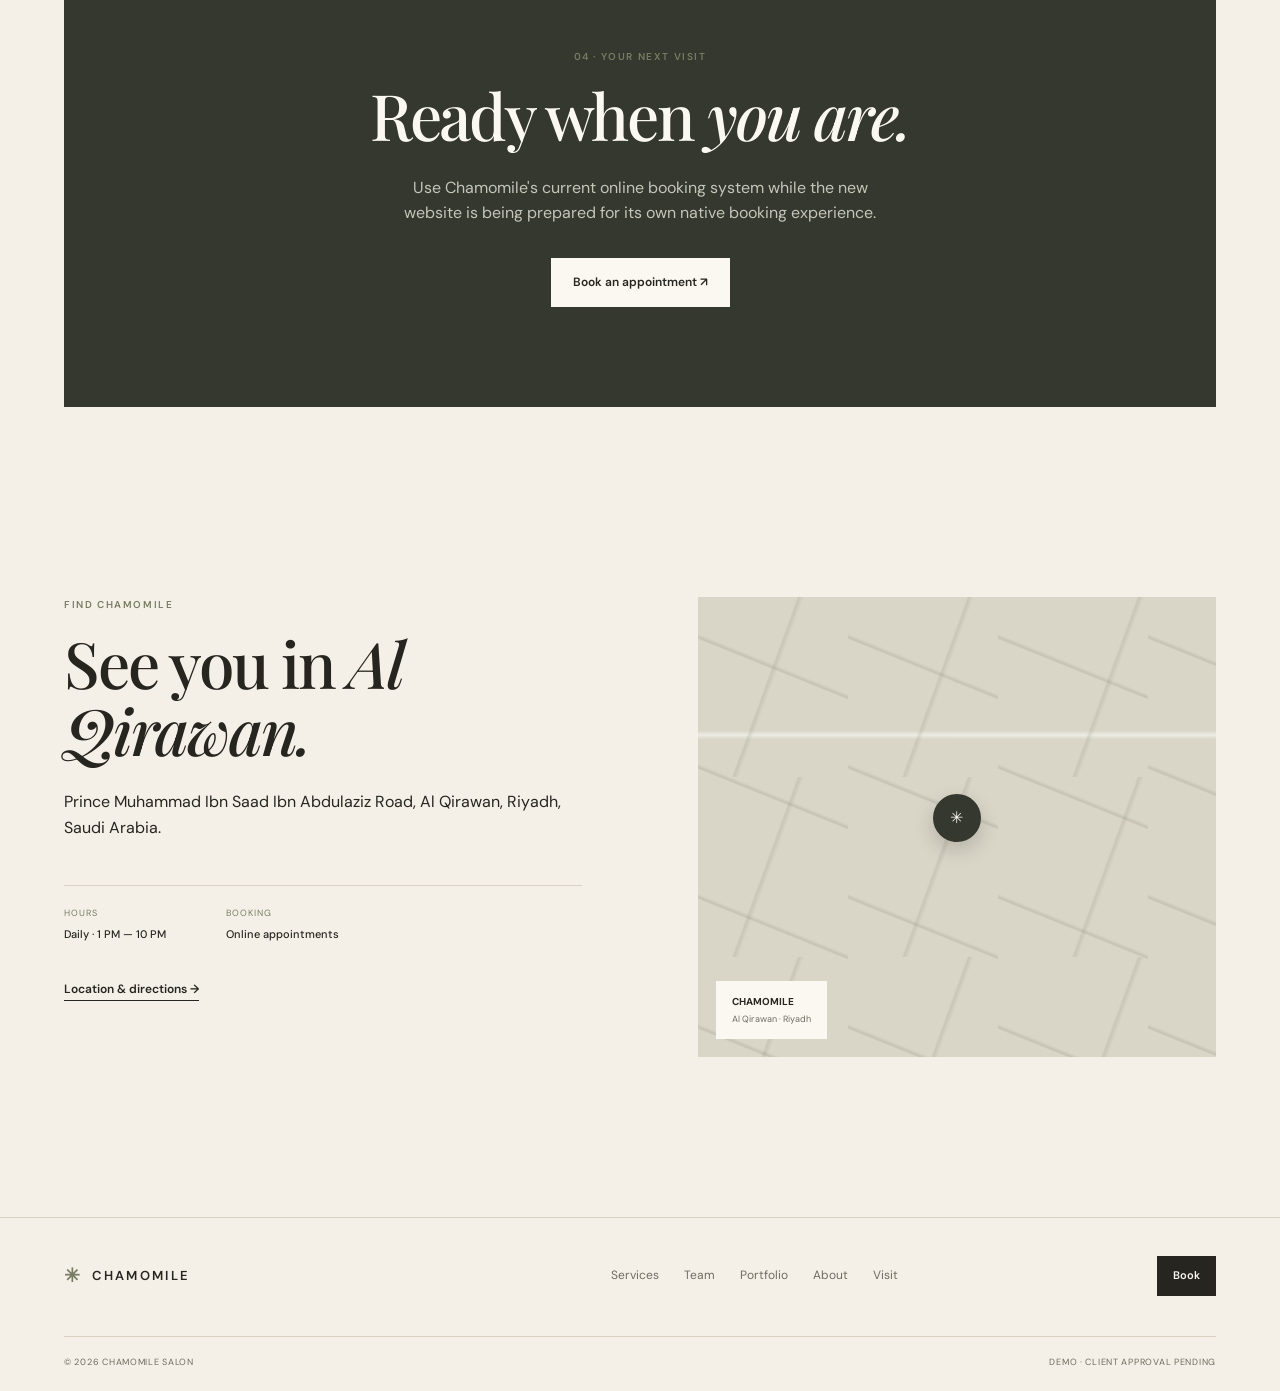
==== commit 321172b9: "Redesign Chamomile homepage as full Fresha replacement experience" ====
--- a/index.html
+++ b/index.html
@@ -1 +1 @@
-<!doctype html><html lang="en"><head><meta charset="utf-8"><meta name="viewport" content="width=device-width,initial-scale=1"><meta name="description" content="Chamomile Salon — Al Qirawan, Riyadh"><meta name="theme-color" content="#f5f0e7"><title>Chamomile Salon — Riyadh</title><link rel="preconnect" href="https://fonts.googleapis.com"><link rel="preconnect" href="https://fonts.gstatic.com" crossorigin><link href="https://fonts.googleapis.com/css2?family=DM+Sans:wght@400;500;600&family=Playfair+Display:wght@500;600&display=swap" rel="stylesheet"><link rel="stylesheet" href="styles.css"></head><body><div class="topbar"><span>Chamomile Salon · Al Qirawan, Riyadh</span><a data-book href="https://www.fresha.com/a/chamomile-salon-slwn-kmwmyl-riyadh-rhgv-48w-prince-muhammad-ibn-saad-ibn-abdulaziz-rd-riyadh-iwcm61nv" target="_blank" rel="noreferrer">Book online ↗</a></div><header><a class="logo" href="index.html"><i>✳</i> CHAMOMILE</a><nav class="desktop-nav"><a href="index.html" aria-current="page">Home</a><a href="services.html">Services</a><a href="team.html">Team</a><a href="portfolio.html">Portfolio</a><a href="about.html">About</a><a href="contact.html">Visit</a></nav><div class="head-actions"><button id="lang" type="button">العربية</button><a class="btn small" data-book href="https://www.fresha.com/a/chamomile-salon-slwn-kmwmyl-riyadh-rhgv-48w-prince-muhammad-ibn-saad-ibn-abdulaziz-rd-riyadh-iwcm61nv" target="_blank" rel="noreferrer">Book appointment</a><button id="menu" class="menu-toggle" aria-expanded="false" aria-controls="mobileNav" type="button">☰</button></div></header><nav id="mobileNav" class="mobile-nav"><a href="index.html">Home</a><a href="services.html">Services</a><a href="team.html">Team</a><a href="portfolio.html">Portfolio</a><a href="about.html">About</a><a href="contact.html">Visit</a><a class="btn" data-book href="https://www.fresha.com/a/chamomile-salon-slwn-kmwmyl-riyadh-rhgv-48w-prince-muhammad-ibn-saad-ibn-abdulaziz-rd-riyadh-iwcm61nv" target="_blank" rel="noreferrer">Book appointment</a></nav><main id="top"><section class="hero wrap"><div class="hero-copy fade"><p class="eyebrow">A beauty space in Riyadh</p><h1>A softer way to feel beautiful.</h1><p class="lead">Chamomile is a calm, considered salon experience in Al Qirawan, bringing hair, nails and beauty services together in one welcoming space.</p><div class="actions"><a class="btn" data-book href="https://www.fresha.com/a/chamomile-salon-slwn-kmwmyl-riyadh-rhgv-48w-prince-muhammad-ibn-saad-ibn-abdulaziz-rd-riyadh-iwcm61nv" target="_blank" rel="noreferrer">Book an appointment</a><a class="link" href="services.html">Explore services →</a></div><p class="hours">✳ Open daily · 1 PM — 10 PM</p></div><div class="hero-art fade delay"><div class="image"><img src="https://images.unsplash.com/photo-1560066984-138dadb4c035?auto=format&fit=crop&w=1400&q=85" alt="Demo salon interior"></div><div class="caption"><span>Demo image · replace before launch</span><span>01 / 04</span></div><div class="float">✳ <span>Beauty, at your pace.</span></div></div></section><section class="intro wrap"><div class="kicker"><span>01</span><span>The Chamomile feeling</span></div><div class="two-col"><h2>Come in for the service. Stay for the feeling.</h2><div><p>From a fresh manicure to a carefully styled finish, Chamomile is designed around the little details that make a salon visit feel personal.</p><a class="link" href="about.html">Discover Chamomile →</a></div></div></section><section class="services wrap" id="services"><div class="heading"><div><p class="eyebrow">What we do</p><h2>Beauty, thoughtfully done.</h2></div><p>Demo menu · official service details and prices will be supplied by the salon.</p></div><div class="service-list"><article><b>01</b><div><h3>Hair</h3><p>Styling, blow-dry, coloring and hair care.</p></div><strong>N/A</strong><em>↗</em></article><article><b>02</b><div><h3>Nails</h3><p>Manicure, pedicure, gel and nail add-ons.</p></div><strong>N/A</strong><em>↗</em></article><article><b>03</b><div><h3>Brows &amp; Lashes</h3><p>Beauty finishing and lifting services.</p></div><strong>N/A</strong><em>↗</em></article><article><b>04</b><div><h3>Beauty &amp; Treatments</h3><p>Treatments created for a restorative visit.</p></div><strong>N/A</strong><em>↗</em></article></div><p class="demo-note">Demo rule: N/A is used instead of invented pricing. Official prices will replace it after client approval.</p></section><section class="story wrap" id="story"><div class="story-img"><img src="https://images.unsplash.com/photo-1521590832167-7bcbfaa6381f?auto=format&fit=crop&w=1200&q=85" alt="Demo beauty treatment detail" loading="lazy"></div><div class="story-copy"><div class="kicker"><span>02</span><span>Our approach</span></div><h2>A little more calm. A little more care.</h2><p>Chamomile's identity is rooted in the feeling of taking a pause. The experience is warm, polished and personal — with space for you to enjoy the process, not rush through it.</p><div class="principles"><div><b>01</b><span>Warm welcome</span></div><div><b>02</b><span>Thoughtful service</span></div><div><b>03</b><span>Unhurried moments</span></div></div></div></section><section class="quote wrap"><span>“</span><blockquote>A beautiful appointment should feel like time well spent.</blockquote><p>— Demo brand line</p></section><section class="gallery wrap" id="gallery"><div class="heading"><div><p class="eyebrow">The portfolio</p><h2>A closer look.</h2></div><p>Demo imagery will be replaced with Chamomile-approved portfolio photography.</p></div><div class="gallery-grid"><figure class="large"><img src="https://images.unsplash.com/photo-1522337360788-8b13dee7a37e?auto=format&fit=crop&w=1200&q=85" alt="Demo beauty portfolio image" loading="lazy"><figcaption>Demo / 02</figcaption></figure><figure><img src="https://images.unsplash.com/photo-1600948836101-f9ffda59d250?auto=format&fit=crop&w=900&q=85" alt="Demo beauty portfolio image" loading="lazy"><figcaption>Demo / 03</figcaption></figure><figure><img src="https://images.unsplash.com/photo-1519014816548-bf5fe059798b?auto=format&fit=crop&w=900&q=85" alt="Demo manicure image" loading="lazy"><figcaption>Demo / 04</figcaption></figure></div><a class="link" href="portfolio.html">View portfolio →</a></section><section class="booking wrap"><div><p class="eyebrow">Ready when you are</p><h2>Make time for yourself.</h2><p>Choose a service and book your next visit through Chamomile's current online booking system.</p><a class="btn light" data-book href="https://www.fresha.com/a/chamomile-salon-slwn-kmwmyl-riyadh-rhgv-48w-prince-muhammad-ibn-saad-ibn-abdulaziz-rd-riyadh-iwcm61nv" target="_blank" rel="noreferrer">Book an appointment ↗</a></div></section><section class="visit wrap" id="visit"><div><p class="eyebrow">Find us</p><h2>See you in Al Qirawan.</h2><p>Prince Muhammad Ibn Saad Ibn Abdulaziz Rd, Al Qirawan, Riyadh, Saudi Arabia.</p><div class="details"><div><span>Hours</span><b>Daily · 1 PM — 10 PM</b></div><div><span>Booking</span><b>Online appointments available</b></div></div><a class="link" href="contact.html">Location &amp; directions →</a></div><a class="map" href="https://www.google.com/maps/search/?api=1&query=Chamomile%20Salon%20Al%20Qirawan%20Riyadh" target="_blank" rel="noreferrer" aria-label="Open Chamomile Salon in Google Maps"><div class="map-grid"></div><div class="pin">✳</div><div class="map-label"><b>CHAMOMILE</b><span>Al Qirawan · Riyadh</span></div></a></section></main><footer><div class="footer-top wrap"><a class="logo" href="index.html"><i>✳</i> CHAMOMILE</a><div><a href="services.html">Services</a><a href="team.html">Team</a><a href="portfolio.html">Portfolio</a><a href="about.html">About</a><a href="contact.html">Visit</a></div><a class="btn small" data-book href="https://www.fresha.com/a/chamomile-salon-slwn-kmwmyl-riyadh-rhgv-48w-prince-muhammad-ibn-saad-ibn-abdulaziz-rd-riyadh-iwcm61nv" target="_blank" rel="noreferrer">Book</a></div><div class="footer-bottom wrap"><span>© <span id="year"></span> Chamomile Salon</span><span>Demo website · client information pending approval</span></div></footer><script src="script.js" defer></script></body></html>+<!doctype html><html lang="en"><head><meta charset="utf-8"><meta name="viewport" content="width=device-width,initial-scale=1"><meta name="description" content="Chamomile Salon — a beauty destination in Al Qirawan, Riyadh"><meta name="theme-color" content="#f4eee5"><title>Chamomile Salon — Riyadh</title><link rel="preconnect" href="https://fonts.googleapis.com"><link rel="preconnect" href="https://fonts.gstatic.com" crossorigin><link href="https://fonts.googleapis.com/css2?family=DM+Sans:wght@400;500;600&family=Playfair+Display:wght@500;600&display=swap" rel="stylesheet"><link rel="stylesheet" href="styles.css"></head><body><div class="topbar"><span>Chamomile Salon · Al Qirawan, Riyadh</span><a data-book href="https://www.fresha.com/a/chamomile-salon-slwn-kmwmyl-riyadh-rhgv-48w-prince-muhammad-ibn-saad-ibn-abdulaziz-rd-riyadh-iwcm61nv" target="_blank" rel="noreferrer">Book online ↗</a></div><header><a class="logo" href="index.html"><i>✳</i><span>CHAMOMILE</span></a><nav class="desktop-nav"><a href="index.html" aria-current="page">Home</a><a href="services.html">Services</a><a href="team.html">Team</a><a href="portfolio.html">Portfolio</a><a href="about.html">About</a><a href="contact.html">Visit</a></nav><div class="head-actions"><button id="lang" type="button">العربية</button><a class="btn small" data-book href="https://www.fresha.com/a/chamomile-salon-slwn-kmwmyl-riyadh-rhgv-48w-prince-muhammad-ibn-saad-ibn-abdulaziz-rd-riyadh-iwcm61nv" target="_blank" rel="noreferrer">Book appointment</a><button id="menu" class="menu-toggle" aria-expanded="false" aria-controls="mobileNav" type="button">☰</button></div></header><nav id="mobileNav" class="mobile-nav"><a href="index.html">Home</a><a href="services.html">Services</a><a href="team.html">Team</a><a href="portfolio.html">Portfolio</a><a href="about.html">About</a><a href="contact.html">Visit</a><a class="btn" data-book href="https://www.fresha.com/a/chamomile-salon-slwn-kmwmyl-riyadh-rhgv-48w-prince-muhammad-ibn-saad-ibn-abdulaziz-rd-riyadh-iwcm61nv" target="_blank" rel="noreferrer">Book appointment</a></nav><main><section class="hero hero-new wrap"><div class="hero-copy fade"><div class="hero-meta"><span>01</span><span>RIYADH · AL QIRAWAN</span></div><p class="eyebrow">Beauty, on your terms.</p><h1>Take a little time for <em>yourself.</em></h1><p class="lead">Hair, nails and beauty services in a calm space designed around the details of your visit.</p><div class="actions"><a class="btn" data-book href="https://www.fresha.com/a/chamomile-salon-slwn-kmwmyl-riyadh-rhgv-48w-prince-muhammad-ibn-saad-ibn-abdulaziz-rd-riyadh-iwcm61nv" target="_blank" rel="noreferrer">Book an appointment ↗</a><a class="link" href="services.html">Browse all services →</a></div><div class="hero-trust"><span>Open daily</span><b>1 PM — 10 PM</b><span>Appointments online</span></div></div><div class="hero-art fade delay"><div class="hero-frame"><img src="https://images.unsplash.com/photo-1560066984-138dadb4c035?auto=format&fit=crop&w=1400&q=88" alt="Demo salon interior"></div><div class="hero-stamp"><span>✳</span><small>CHAMOMILE<br>SALON</small></div><div class="caption"><span>Demo image · replace before launch</span><span>01 / 04</span></div></div></section><section class="marquee" aria-label="Chamomile services"><div><span>HAIR</span><i>✳</i><span>NAILS</span><i>✳</i><span>BEAUTY</span><i>✳</i><span>BROWS &amp; LASHES</span><i>✳</i><span>TREATMENTS</span><i>✳</i></div></section><section class="intro wrap"><div class="kicker"><span>02</span><span>The Chamomile experience</span></div><div class="two-col"><h2>A salon visit should feel like <em>time well spent.</em></h2><div><p>From the first hello to the final detail, Chamomile brings together a considered menu of beauty services in Al Qirawan. Explore the menu, find your service and make the next visit yours.</p><a class="link" href="about.html">Discover the story →</a></div></div></section><section class="service-feature wrap"><div class="heading"><div><p class="eyebrow">Explore the menu</p><h2>Find your next <em>appointment.</em></h2></div><a class="link" href="services.html">View full service menu →</a></div><div class="feature-grid"><a href="services.html" class="feature-card feature-main"><img src="https://images.unsplash.com/photo-1522337360788-8b13dee7a37e?auto=format&fit=crop&w=1200&q=88" alt="Demo hair styling image" loading="lazy"><div><span>01 · HAIR</span><h3>Hair, from everyday to occasion.</h3><p>Styling, blow-dry, coloring and care.</p><b>Explore →</b></div></a><a href="services.html" class="feature-card"><img src="https://images.unsplash.com/photo-1519014816548-bf5fe059798b?auto=format&fit=crop&w=900&q=88" alt="Demo manicure image" loading="lazy"><div><span>02 · NAILS</span><h3>Polished details.</h3><p>Manicure, pedicure, gel and more.</p><b>Explore →</b></div></a><a href="services.html" class="feature-card"><img src="https://images.unsplash.com/photo-1600948836101-f9ffda59d250?auto=format&fit=crop&w=900&q=88" alt="Demo beauty image" loading="lazy"><div><span>03 · BEAUTY</span><h3>The finishing touch.</h3><p>Brows, lashes and beauty treatments.</p><b>Explore →</b></div></a></div><div class="price-rule"><span>DEMO MENU</span><p>Service prices are shown as N/A until Chamomile supplies the official menu.</p><a href="services.html">See services →</a></div></section><section class="numbers wrap"><div><strong>01</strong><span>One destination</span><p>Hair, nails and beauty together.</p></div><div><strong>02</strong><span>Personal service</span><p>Built around the appointment.</p></div><div><strong>03</strong><span>Riyadh</span><p>Al Qirawan, every day.</p></div></section><section class="story wrap"><div class="story-img"><img src="https://images.unsplash.com/photo-1521590832167-7bcbfaa6381f?auto=format&fit=crop&w=1200&q=88" alt="Demo beauty detail" loading="lazy"><span>DEMO IMAGE</span></div><div class="story-copy"><div class="kicker"><span>03</span><span>Our approach</span></div><h2>More calm. More care. <em>More you.</em></h2><p>Chamomile is built around a simple idea: your appointment should have room to breathe. The final brand story, team details and service descriptions will be replaced with the salon's approved information before launch.</p><div class="principles"><div><b>01</b><span>Warm welcome</span></div><div><b>02</b><span>Thoughtful service</span></div><div><b>03</b><span>Unhurried moments</span></div></div><a class="link" href="about.html">More about Chamomile →</a></div></section><section class="review-preview wrap"><div class="review-head"><div><p class="eyebrow">Client experience</p><h2>Let the work <em>speak.</em></h2></div><a class="link" href="portfolio.html">See the portfolio →</a></div><div class="review-grid"><div class="rating"><strong>4.8</strong><span>Current public rating</span><small>Public review content will be added only after approval.</small></div><div class="review-copy"><span>“</span><p>Verified Chamomile reviews will live here, with attribution and source handled properly for the production launch.</p></div></div></section><section class="gallery wrap"><div class="heading"><div><p class="eyebrow">The portfolio</p><h2>A closer look.</h2></div><p>Demo imagery will be replaced with Chamomile-approved work.</p></div><div class="gallery-grid"><figure class="large"><img src="https://images.unsplash.com/photo-1522337360788-8b13dee7a37e?auto=format&fit=crop&w=1200&q=88" alt="Demo beauty portfolio image" loading="lazy"><figcaption>DEMO / HAIR</figcaption></figure><figure><img src="https://images.unsplash.com/photo-1600948836101-f9ffda59d250?auto=format&fit=crop&w=900&q=88" alt="Demo beauty image" loading="lazy"><figcaption>DEMO / BEAUTY</figcaption></figure><figure><img src="https://images.unsplash.com/photo-1519014816548-bf5fe059798b?auto=format&fit=crop&w=900&q=88" alt="Demo manicure image" loading="lazy"><figcaption>DEMO / NAILS</figcaption></figure></div></section><section class="booking booking-new wrap"><div><p class="eyebrow">04 · Your next visit</p><h2>Ready when <em>you are.</em></h2><p>Use Chamomile's current online booking system while the new website is being prepared for its own native booking experience.</p><a class="btn light" data-book href="https://www.fresha.com/a/chamomile-salon-slwn-kmwmyl-riyadh-rhgv-48w-prince-muhammad-ibn-saad-ibn-abdulaziz-rd-riyadh-iwcm61nv" target="_blank" rel="noreferrer">Book an appointment ↗</a></div></section><section class="visit wrap"><div><p class="eyebrow">Find Chamomile</p><h2>See you in <em>Al Qirawan.</em></h2><p>Prince Muhammad Ibn Saad Ibn Abdulaziz Road, Al Qirawan, Riyadh, Saudi Arabia.</p><div class="details"><div><span>Hours</span><b>Daily · 1 PM — 10 PM</b></div><div><span>Booking</span><b>Online appointments</b></div></div><a class="link" href="contact.html">Location &amp; directions →</a></div><a class="map" href="https://www.google.com/maps/search/?api=1&query=Chamomile%20Salon%20Al%20Qirawan%20Riyadh" target="_blank" rel="noreferrer" aria-label="Open Chamomile Salon in Google Maps"><div class="map-grid"></div><div class="pin">✳</div><div class="map-label"><b>CHAMOMILE</b><span>Al Qirawan · Riyadh</span></div></a></section></main><footer><div class="footer-top wrap"><a class="logo" href="index.html"><i>✳</i><span>CHAMOMILE</span></a><div><a href="services.html">Services</a><a href="team.html">Team</a><a href="portfolio.html">Portfolio</a><a href="about.html">About</a><a href="contact.html">Visit</a></div><a class="btn small" data-book href="https://www.fresha.com/a/chamomile-salon-slwn-kmwmyl-riyadh-rhgv-48w-prince-muhammad-ibn-saad-ibn-abdulaziz-rd-riyadh-iwcm61nv" target="_blank" rel="noreferrer">Book</a></div><div class="footer-bottom wrap"><span>© <span id="year"></span> Chamomile Salon</span><span>Demo · client approval pending</span></div></footer><script src="script.js" defer></script></body></html>
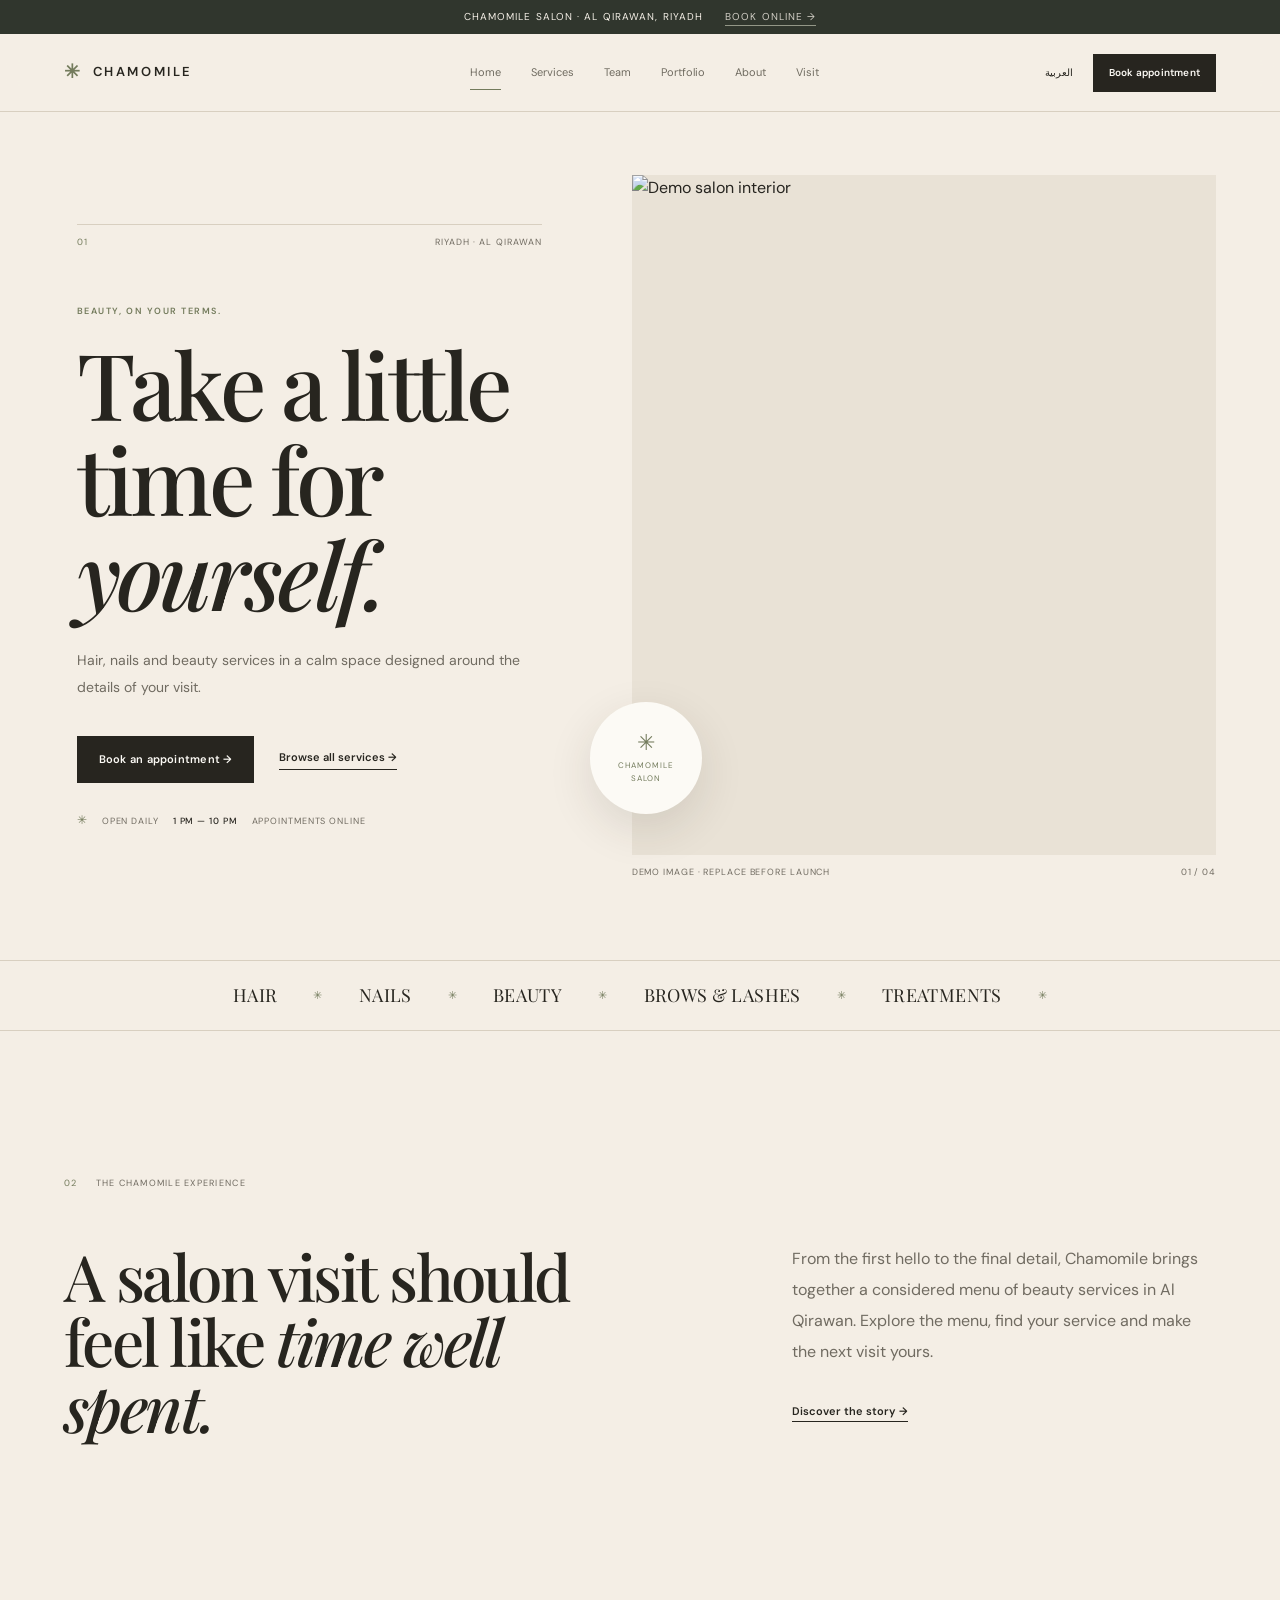
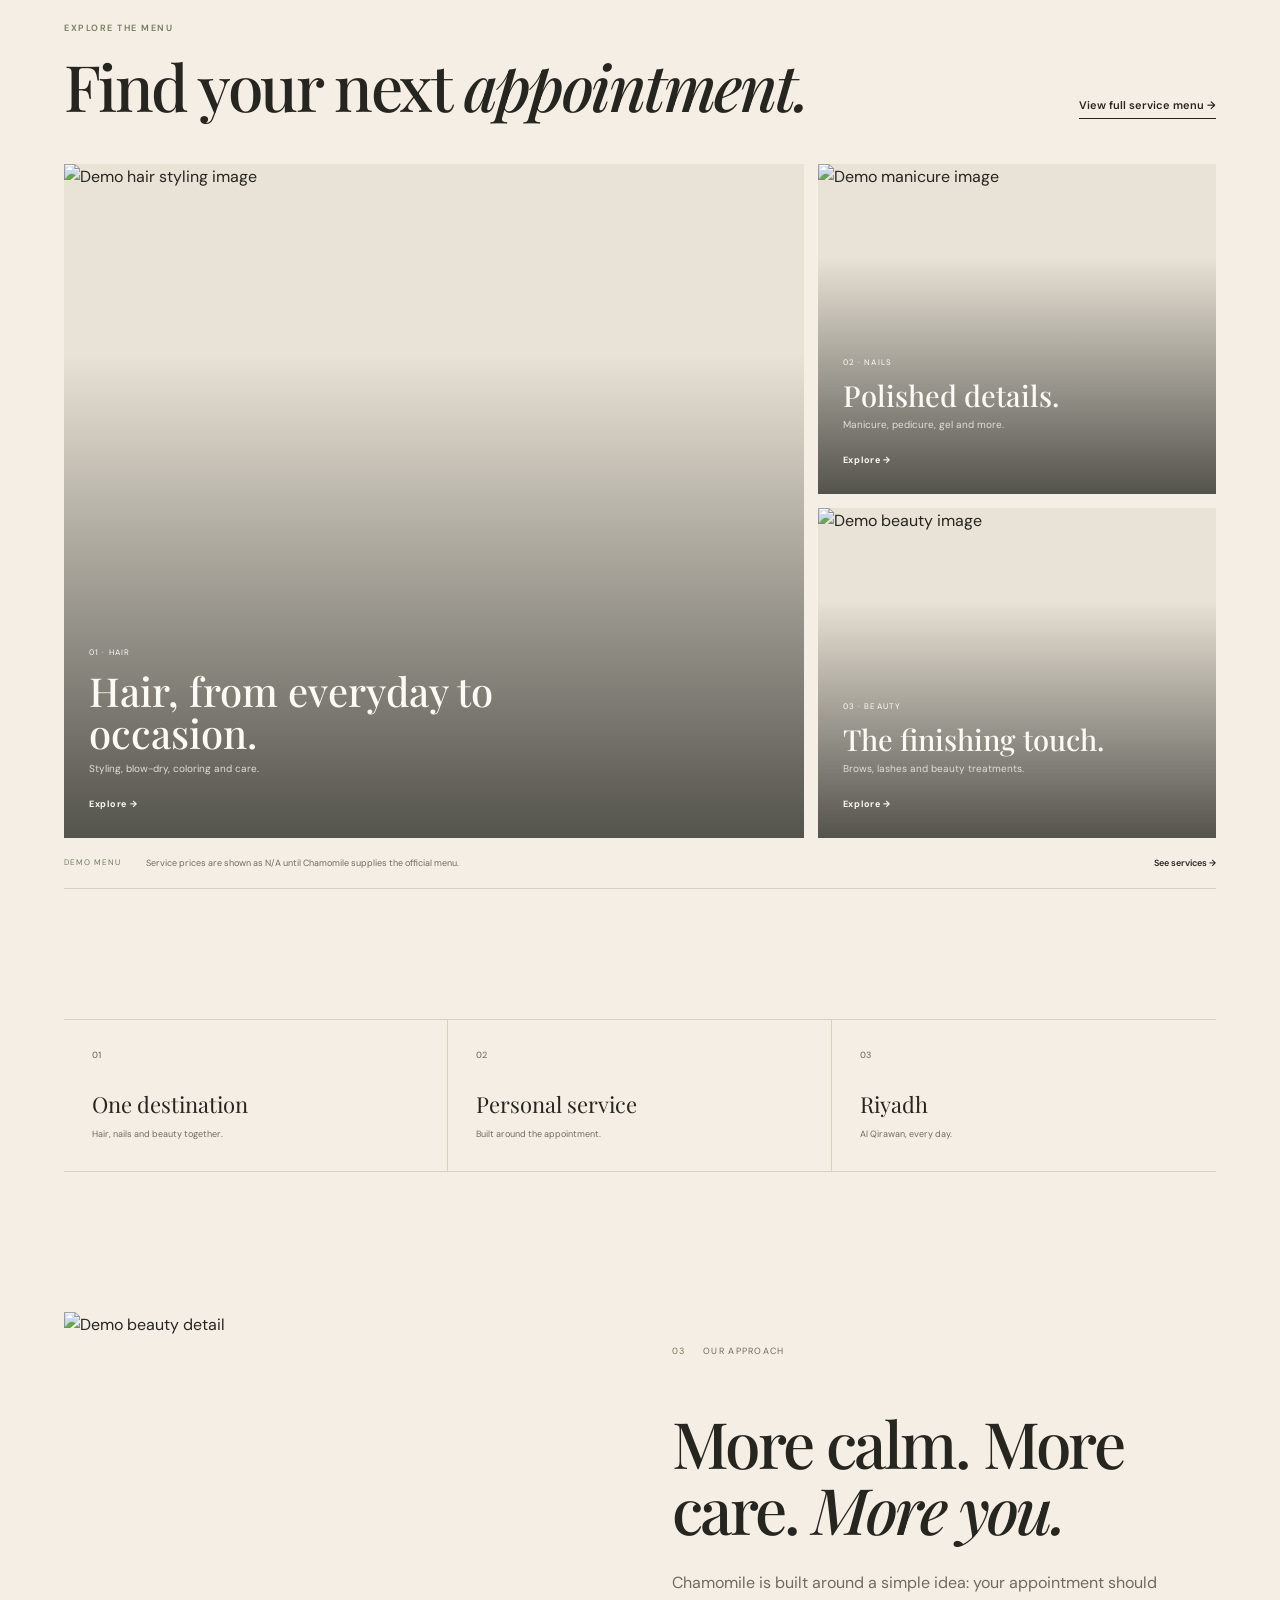
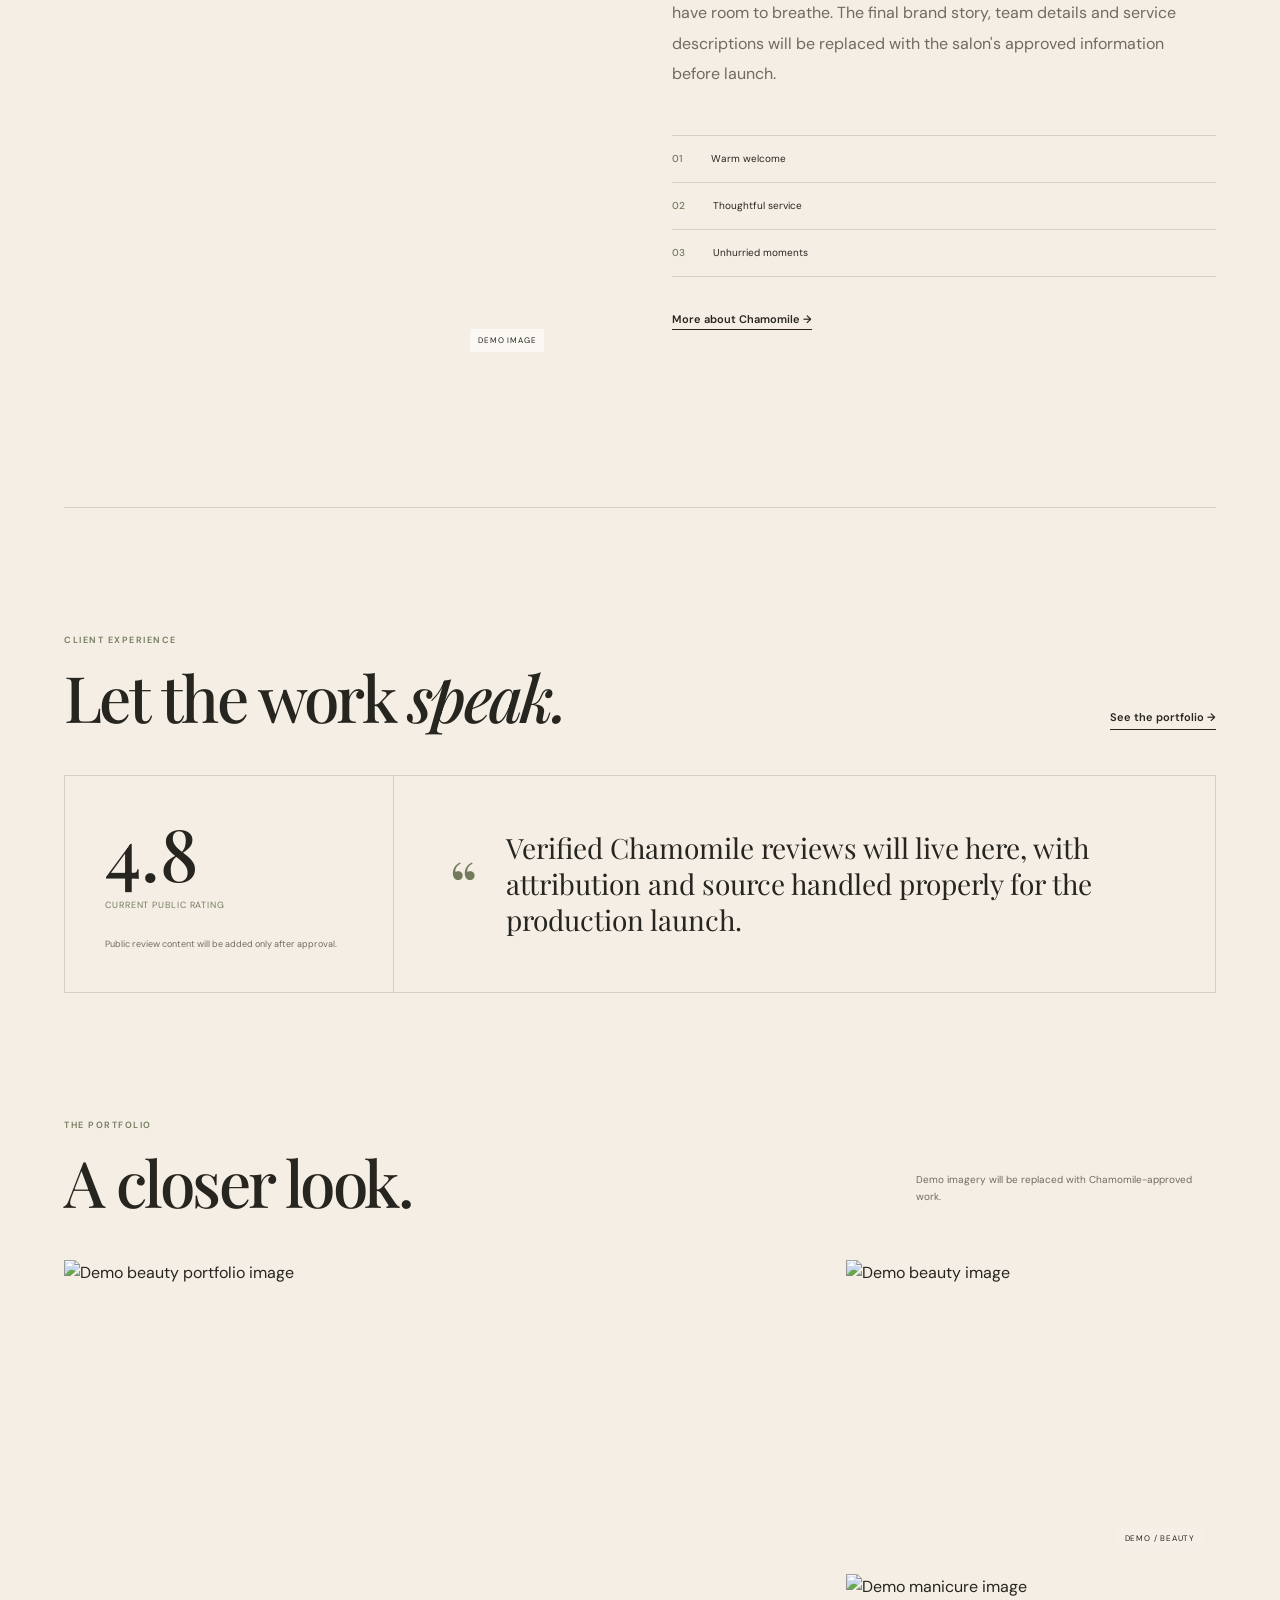
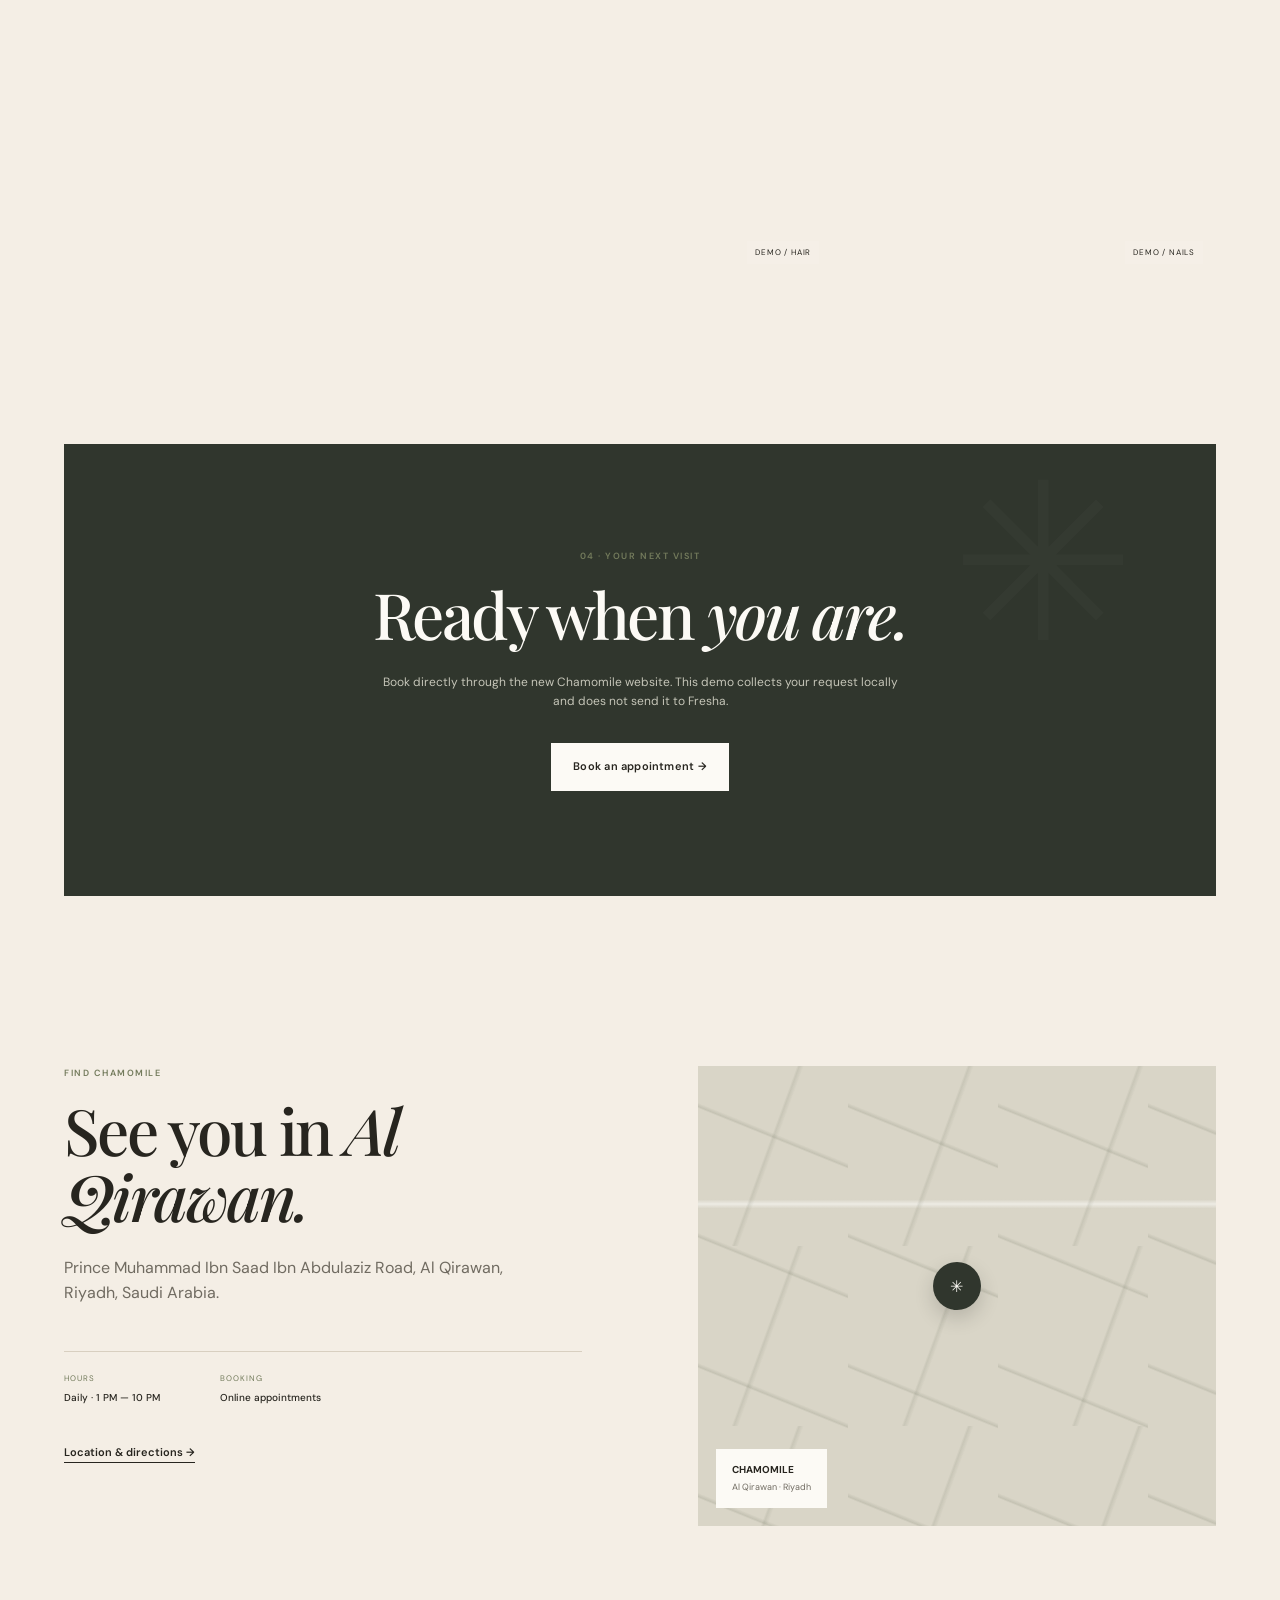
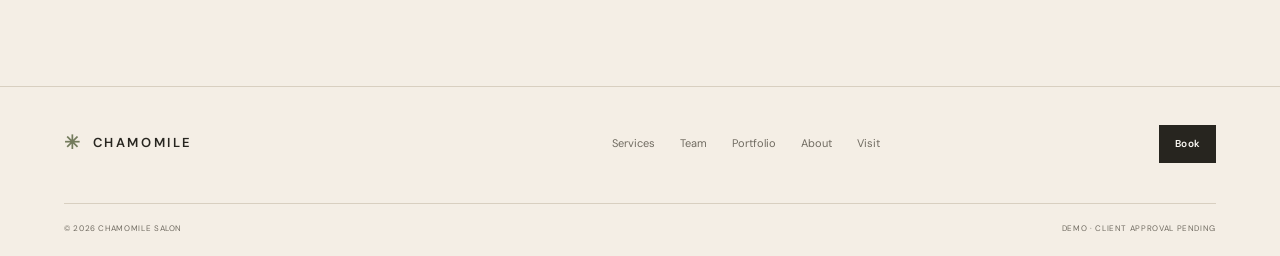
==== commit 6007c4a0: "Make homepage appointment links native and direct" ====
--- a/index.html
+++ b/index.html
@@ -1 +1 @@
-<!doctype html><html lang="en"><head><meta charset="utf-8"><meta name="viewport" content="width=device-width,initial-scale=1"><meta name="description" content="Chamomile Salon — a beauty destination in Al Qirawan, Riyadh"><meta name="theme-color" content="#f4eee5"><title>Chamomile Salon — Riyadh</title><link rel="preconnect" href="https://fonts.googleapis.com"><link rel="preconnect" href="https://fonts.gstatic.com" crossorigin><link href="https://fonts.googleapis.com/css2?family=DM+Sans:wght@400;500;600&family=Playfair+Display:wght@500;600&display=swap" rel="stylesheet"><link rel="stylesheet" href="styles.css"></head><body><div class="topbar"><span>Chamomile Salon · Al Qirawan, Riyadh</span><a data-book href="https://www.fresha.com/a/chamomile-salon-slwn-kmwmyl-riyadh-rhgv-48w-prince-muhammad-ibn-saad-ibn-abdulaziz-rd-riyadh-iwcm61nv" target="_blank" rel="noreferrer">Book online ↗</a></div><header><a class="logo" href="index.html"><i>✳</i><span>CHAMOMILE</span></a><nav class="desktop-nav"><a href="index.html" aria-current="page">Home</a><a href="services.html">Services</a><a href="team.html">Team</a><a href="portfolio.html">Portfolio</a><a href="about.html">About</a><a href="contact.html">Visit</a></nav><div class="head-actions"><button id="lang" type="button">العربية</button><a class="btn small" data-book href="https://www.fresha.com/a/chamomile-salon-slwn-kmwmyl-riyadh-rhgv-48w-prince-muhammad-ibn-saad-ibn-abdulaziz-rd-riyadh-iwcm61nv" target="_blank" rel="noreferrer">Book appointment</a><button id="menu" class="menu-toggle" aria-expanded="false" aria-controls="mobileNav" type="button">☰</button></div></header><nav id="mobileNav" class="mobile-nav"><a href="index.html">Home</a><a href="services.html">Services</a><a href="team.html">Team</a><a href="portfolio.html">Portfolio</a><a href="about.html">About</a><a href="contact.html">Visit</a><a class="btn" data-book href="https://www.fresha.com/a/chamomile-salon-slwn-kmwmyl-riyadh-rhgv-48w-prince-muhammad-ibn-saad-ibn-abdulaziz-rd-riyadh-iwcm61nv" target="_blank" rel="noreferrer">Book appointment</a></nav><main><section class="hero hero-new wrap"><div class="hero-copy fade"><div class="hero-meta"><span>01</span><span>RIYADH · AL QIRAWAN</span></div><p class="eyebrow">Beauty, on your terms.</p><h1>Take a little time for <em>yourself.</em></h1><p class="lead">Hair, nails and beauty services in a calm space designed around the details of your visit.</p><div class="actions"><a class="btn" data-book href="https://www.fresha.com/a/chamomile-salon-slwn-kmwmyl-riyadh-rhgv-48w-prince-muhammad-ibn-saad-ibn-abdulaziz-rd-riyadh-iwcm61nv" target="_blank" rel="noreferrer">Book an appointment ↗</a><a class="link" href="services.html">Browse all services →</a></div><div class="hero-trust"><span>Open daily</span><b>1 PM — 10 PM</b><span>Appointments online</span></div></div><div class="hero-art fade delay"><div class="hero-frame"><img src="https://images.unsplash.com/photo-1560066984-138dadb4c035?auto=format&fit=crop&w=1400&q=88" alt="Demo salon interior"></div><div class="hero-stamp"><span>✳</span><small>CHAMOMILE<br>SALON</small></div><div class="caption"><span>Demo image · replace before launch</span><span>01 / 04</span></div></div></section><section class="marquee" aria-label="Chamomile services"><div><span>HAIR</span><i>✳</i><span>NAILS</span><i>✳</i><span>BEAUTY</span><i>✳</i><span>BROWS &amp; LASHES</span><i>✳</i><span>TREATMENTS</span><i>✳</i></div></section><section class="intro wrap"><div class="kicker"><span>02</span><span>The Chamomile experience</span></div><div class="two-col"><h2>A salon visit should feel like <em>time well spent.</em></h2><div><p>From the first hello to the final detail, Chamomile brings together a considered menu of beauty services in Al Qirawan. Explore the menu, find your service and make the next visit yours.</p><a class="link" href="about.html">Discover the story →</a></div></div></section><section class="service-feature wrap"><div class="heading"><div><p class="eyebrow">Explore the menu</p><h2>Find your next <em>appointment.</em></h2></div><a class="link" href="services.html">View full service menu →</a></div><div class="feature-grid"><a href="services.html" class="feature-card feature-main"><img src="https://images.unsplash.com/photo-1522337360788-8b13dee7a37e?auto=format&fit=crop&w=1200&q=88" alt="Demo hair styling image" loading="lazy"><div><span>01 · HAIR</span><h3>Hair, from everyday to occasion.</h3><p>Styling, blow-dry, coloring and care.</p><b>Explore →</b></div></a><a href="services.html" class="feature-card"><img src="https://images.unsplash.com/photo-1519014816548-bf5fe059798b?auto=format&fit=crop&w=900&q=88" alt="Demo manicure image" loading="lazy"><div><span>02 · NAILS</span><h3>Polished details.</h3><p>Manicure, pedicure, gel and more.</p><b>Explore →</b></div></a><a href="services.html" class="feature-card"><img src="https://images.unsplash.com/photo-1600948836101-f9ffda59d250?auto=format&fit=crop&w=900&q=88" alt="Demo beauty image" loading="lazy"><div><span>03 · BEAUTY</span><h3>The finishing touch.</h3><p>Brows, lashes and beauty treatments.</p><b>Explore →</b></div></a></div><div class="price-rule"><span>DEMO MENU</span><p>Service prices are shown as N/A until Chamomile supplies the official menu.</p><a href="services.html">See services →</a></div></section><section class="numbers wrap"><div><strong>01</strong><span>One destination</span><p>Hair, nails and beauty together.</p></div><div><strong>02</strong><span>Personal service</span><p>Built around the appointment.</p></div><div><strong>03</strong><span>Riyadh</span><p>Al Qirawan, every day.</p></div></section><section class="story wrap"><div class="story-img"><img src="https://images.unsplash.com/photo-1521590832167-7bcbfaa6381f?auto=format&fit=crop&w=1200&q=88" alt="Demo beauty detail" loading="lazy"><span>DEMO IMAGE</span></div><div class="story-copy"><div class="kicker"><span>03</span><span>Our approach</span></div><h2>More calm. More care. <em>More you.</em></h2><p>Chamomile is built around a simple idea: your appointment should have room to breathe. The final brand story, team details and service descriptions will be replaced with the salon's approved information before launch.</p><div class="principles"><div><b>01</b><span>Warm welcome</span></div><div><b>02</b><span>Thoughtful service</span></div><div><b>03</b><span>Unhurried moments</span></div></div><a class="link" href="about.html">More about Chamomile →</a></div></section><section class="review-preview wrap"><div class="review-head"><div><p class="eyebrow">Client experience</p><h2>Let the work <em>speak.</em></h2></div><a class="link" href="portfolio.html">See the portfolio →</a></div><div class="review-grid"><div class="rating"><strong>4.8</strong><span>Current public rating</span><small>Public review content will be added only after approval.</small></div><div class="review-copy"><span>“</span><p>Verified Chamomile reviews will live here, with attribution and source handled properly for the production launch.</p></div></div></section><section class="gallery wrap"><div class="heading"><div><p class="eyebrow">The portfolio</p><h2>A closer look.</h2></div><p>Demo imagery will be replaced with Chamomile-approved work.</p></div><div class="gallery-grid"><figure class="large"><img src="https://images.unsplash.com/photo-1522337360788-8b13dee7a37e?auto=format&fit=crop&w=1200&q=88" alt="Demo beauty portfolio image" loading="lazy"><figcaption>DEMO / HAIR</figcaption></figure><figure><img src="https://images.unsplash.com/photo-1600948836101-f9ffda59d250?auto=format&fit=crop&w=900&q=88" alt="Demo beauty image" loading="lazy"><figcaption>DEMO / BEAUTY</figcaption></figure><figure><img src="https://images.unsplash.com/photo-1519014816548-bf5fe059798b?auto=format&fit=crop&w=900&q=88" alt="Demo manicure image" loading="lazy"><figcaption>DEMO / NAILS</figcaption></figure></div></section><section class="booking booking-new wrap"><div><p class="eyebrow">04 · Your next visit</p><h2>Ready when <em>you are.</em></h2><p>Use Chamomile's current online booking system while the new website is being prepared for its own native booking experience.</p><a class="btn light" data-book href="https://www.fresha.com/a/chamomile-salon-slwn-kmwmyl-riyadh-rhgv-48w-prince-muhammad-ibn-saad-ibn-abdulaziz-rd-riyadh-iwcm61nv" target="_blank" rel="noreferrer">Book an appointment ↗</a></div></section><section class="visit wrap"><div><p class="eyebrow">Find Chamomile</p><h2>See you in <em>Al Qirawan.</em></h2><p>Prince Muhammad Ibn Saad Ibn Abdulaziz Road, Al Qirawan, Riyadh, Saudi Arabia.</p><div class="details"><div><span>Hours</span><b>Daily · 1 PM — 10 PM</b></div><div><span>Booking</span><b>Online appointments</b></div></div><a class="link" href="contact.html">Location &amp; directions →</a></div><a class="map" href="https://www.google.com/maps/search/?api=1&query=Chamomile%20Salon%20Al%20Qirawan%20Riyadh" target="_blank" rel="noreferrer" aria-label="Open Chamomile Salon in Google Maps"><div class="map-grid"></div><div class="pin">✳</div><div class="map-label"><b>CHAMOMILE</b><span>Al Qirawan · Riyadh</span></div></a></section></main><footer><div class="footer-top wrap"><a class="logo" href="index.html"><i>✳</i><span>CHAMOMILE</span></a><div><a href="services.html">Services</a><a href="team.html">Team</a><a href="portfolio.html">Portfolio</a><a href="about.html">About</a><a href="contact.html">Visit</a></div><a class="btn small" data-book href="https://www.fresha.com/a/chamomile-salon-slwn-kmwmyl-riyadh-rhgv-48w-prince-muhammad-ibn-saad-ibn-abdulaziz-rd-riyadh-iwcm61nv" target="_blank" rel="noreferrer">Book</a></div><div class="footer-bottom wrap"><span>© <span id="year"></span> Chamomile Salon</span><span>Demo · client approval pending</span></div></footer><script src="script.js" defer></script></body></html>+<!doctype html><html lang="en"><head><meta charset="utf-8"><meta name="viewport" content="width=device-width,initial-scale=1"><meta name="description" content="Chamomile Salon — a beauty destination in Al Qirawan, Riyadh"><meta name="theme-color" content="#f4eee5"><title>Chamomile Salon — Riyadh</title><link rel="preconnect" href="https://fonts.googleapis.com"><link rel="preconnect" href="https://fonts.gstatic.com" crossorigin><link href="https://fonts.googleapis.com/css2?family=DM+Sans:wght@400;500;600&family=Playfair+Display:wght@500;600&display=swap" rel="stylesheet"><link rel="stylesheet" href="styles.css"></head><body><div class="topbar"><span>Chamomile Salon · Al Qirawan, Riyadh</span><a href="booking.html">Book online →</a></div><header><a class="logo" href="index.html"><i>✳</i><span>CHAMOMILE</span></a><nav class="desktop-nav"><a href="index.html" aria-current="page">Home</a><a href="services.html">Services</a><a href="team.html">Team</a><a href="portfolio.html">Portfolio</a><a href="about.html">About</a><a href="contact.html">Visit</a></nav><div class="head-actions"><button id="lang" type="button">العربية</button><a class="btn small" href="booking.html">Book appointment</a><button id="menu" class="menu-toggle" aria-expanded="false" aria-controls="mobileNav" type="button">☰</button></div></header><nav id="mobileNav" class="mobile-nav"><a href="index.html">Home</a><a href="services.html">Services</a><a href="team.html">Team</a><a href="portfolio.html">Portfolio</a><a href="about.html">About</a><a href="contact.html">Visit</a><a class="btn" href="booking.html">Book appointment</a></nav><main><section class="hero hero-new wrap"><div class="hero-copy fade"><div class="hero-meta"><span>01</span><span>RIYADH · AL QIRAWAN</span></div><p class="eyebrow">Beauty, on your terms.</p><h1>Take a little time for <em>yourself.</em></h1><p class="lead">Hair, nails and beauty services in a calm space designed around the details of your visit.</p><div class="actions"><a class="btn" href="booking.html">Book an appointment →</a><a class="link" href="services.html">Browse all services →</a></div><div class="hero-trust"><span>Open daily</span><b>1 PM — 10 PM</b><span>Appointments online</span></div></div><div class="hero-art fade delay"><div class="hero-frame"><img src="https://images.unsplash.com/photo-1560066984-138dadb4c035?auto=format&fit=crop&w=1400&q=88" alt="Demo salon interior"></div><div class="hero-stamp"><span>✳</span><small>CHAMOMILE<br>SALON</small></div><div class="caption"><span>Demo image · replace before launch</span><span>01 / 04</span></div></div></section><section class="marquee" aria-label="Chamomile services"><div><span>HAIR</span><i>✳</i><span>NAILS</span><i>✳</i><span>BEAUTY</span><i>✳</i><span>BROWS &amp; LASHES</span><i>✳</i><span>TREATMENTS</span><i>✳</i></div></section><section class="intro wrap"><div class="kicker"><span>02</span><span>The Chamomile experience</span></div><div class="two-col"><h2>A salon visit should feel like <em>time well spent.</em></h2><div><p>From the first hello to the final detail, Chamomile brings together a considered menu of beauty services in Al Qirawan. Explore the menu, find your service and make the next visit yours.</p><a class="link" href="about.html">Discover the story →</a></div></div></section><section class="service-feature wrap"><div class="heading"><div><p class="eyebrow">Explore the menu</p><h2>Find your next <em>appointment.</em></h2></div><a class="link" href="services.html">View full service menu →</a></div><div class="feature-grid"><a href="services.html" class="feature-card feature-main"><img src="https://images.unsplash.com/photo-1522337360788-8b13dee7a37e?auto=format&fit=crop&w=1200&q=88" alt="Demo hair styling image" loading="lazy"><div><span>01 · HAIR</span><h3>Hair, from everyday to occasion.</h3><p>Styling, blow-dry, coloring and care.</p><b>Explore →</b></div></a><a href="services.html" class="feature-card"><img src="https://images.unsplash.com/photo-1519014816548-bf5fe059798b?auto=format&fit=crop&w=900&q=88" alt="Demo manicure image" loading="lazy"><div><span>02 · NAILS</span><h3>Polished details.</h3><p>Manicure, pedicure, gel and more.</p><b>Explore →</b></div></a><a href="services.html" class="feature-card"><img src="https://images.unsplash.com/photo-1600948836101-f9ffda59d250?auto=format&fit=crop&w=900&q=88" alt="Demo beauty image" loading="lazy"><div><span>03 · BEAUTY</span><h3>The finishing touch.</h3><p>Brows, lashes and beauty treatments.</p><b>Explore →</b></div></a></div><div class="price-rule"><span>DEMO MENU</span><p>Service prices are shown as N/A until Chamomile supplies the official menu.</p><a href="services.html">See services →</a></div></section><section class="numbers wrap"><div><strong>01</strong><span>One destination</span><p>Hair, nails and beauty together.</p></div><div><strong>02</strong><span>Personal service</span><p>Built around the appointment.</p></div><div><strong>03</strong><span>Riyadh</span><p>Al Qirawan, every day.</p></div></section><section class="story wrap"><div class="story-img"><img src="https://images.unsplash.com/photo-1521590832167-7bcbfaa6381f?auto=format&fit=crop&w=1200&q=88" alt="Demo beauty detail" loading="lazy"><span>DEMO IMAGE</span></div><div class="story-copy"><div class="kicker"><span>03</span><span>Our approach</span></div><h2>More calm. More care. <em>More you.</em></h2><p>Chamomile is built around a simple idea: your appointment should have room to breathe. The final brand story, team details and service descriptions will be replaced with the salon's approved information before launch.</p><div class="principles"><div><b>01</b><span>Warm welcome</span></div><div><b>02</b><span>Thoughtful service</span></div><div><b>03</b><span>Unhurried moments</span></div></div><a class="link" href="about.html">More about Chamomile →</a></div></section><section class="review-preview wrap"><div class="review-head"><div><p class="eyebrow">Client experience</p><h2>Let the work <em>speak.</em></h2></div><a class="link" href="portfolio.html">See the portfolio →</a></div><div class="review-grid"><div class="rating"><strong>4.8</strong><span>Current public rating</span><small>Public review content will be added only after approval.</small></div><div class="review-copy"><span>“</span><p>Verified Chamomile reviews will live here, with attribution and source handled properly for the production launch.</p></div></div></section><section class="gallery wrap"><div class="heading"><div><p class="eyebrow">The portfolio</p><h2>A closer look.</h2></div><p>Demo imagery will be replaced with Chamomile-approved work.</p></div><div class="gallery-grid"><figure class="large"><img src="https://images.unsplash.com/photo-1522337360788-8b13dee7a37e?auto=format&fit=crop&w=1200&q=88" alt="Demo beauty portfolio image" loading="lazy"><figcaption>DEMO / HAIR</figcaption></figure><figure><img src="https://images.unsplash.com/photo-1600948836101-f9ffda59d250?auto=format&fit=crop&w=900&q=88" alt="Demo beauty image" loading="lazy"><figcaption>DEMO / BEAUTY</figcaption></figure><figure><img src="https://images.unsplash.com/photo-1519014816548-bf5fe059798b?auto=format&fit=crop&w=900&q=88" alt="Demo manicure image" loading="lazy"><figcaption>DEMO / NAILS</figcaption></figure></div></section><section class="booking booking-new wrap"><div><p class="eyebrow">04 · Your next visit</p><h2>Ready when <em>you are.</em></h2><p>Book directly through the new Chamomile website. This demo collects your request locally and does not send it to Fresha.</p><a class="btn light" href="booking.html">Book an appointment →</a></div></section><section class="visit wrap"><div><p class="eyebrow">Find Chamomile</p><h2>See you in <em>Al Qirawan.</em></h2><p>Prince Muhammad Ibn Saad Ibn Abdulaziz Road, Al Qirawan, Riyadh, Saudi Arabia.</p><div class="details"><div><span>Hours</span><b>Daily · 1 PM — 10 PM</b></div><div><span>Booking</span><b>Online appointments</b></div></div><a class="link" href="contact.html">Location &amp; directions →</a></div><a class="map" href="https://www.google.com/maps/search/?api=1&query=Chamomile%20Salon%20Al%20Qirawan%20Riyadh" target="_blank" rel="noreferrer" aria-label="Open Chamomile Salon in Google Maps"><div class="map-grid"></div><div class="pin">✳</div><div class="map-label"><b>CHAMOMILE</b><span>Al Qirawan · Riyadh</span></div></a></section></main><footer><div class="footer-top wrap"><a class="logo" href="index.html"><i>✳</i><span>CHAMOMILE</span></a><div><a href="services.html">Services</a><a href="team.html">Team</a><a href="portfolio.html">Portfolio</a><a href="about.html">About</a><a href="contact.html">Visit</a></div><a class="btn small" href="booking.html">Book</a></div><div class="footer-bottom wrap"><span>© <span id="year"></span> Chamomile Salon</span><span>Demo · client approval pending</span></div></footer><script src="script.js" defer></script></body></html>
--- a/styles.css
+++ b/styles.css
@@ -1 +1 @@
-:root{--ink:#27251f;--muted:#706b61;--paper:#f5f0e7;--cream:#fbf8f2;--line:#d9d1c3;--olive:#777d62;--dark:#34382e;--serif:'Playfair Display',Georgia,serif;--sans:'DM Sans',Arial,sans-serif}*{box-sizing:border-box}html{scroll-behavior:smooth}body{margin:0;background:var(--paper);color:var(--ink);font-family:var(--sans);line-height:1.6}a{color:inherit;text-decoration:none}button{font:inherit;color:inherit}.topbar{height:34px;background:var(--dark);color:#f5f0e7;display:flex;align-items:center;justify-content:center;gap:22px;font-size:11px;letter-spacing:.09em;text-transform:uppercase}.topbar a{opacity:.75;border-bottom:1px solid #a9ad9b}header{height:78px;padding:0 5vw;display:flex;align-items:center;justify-content:space-between;border-bottom:1px solid var(--line);position:sticky;top:0;z-index:20;background:rgba(245,240,231,.94);backdrop-filter:blur(12px)}.logo{font-size:13px;letter-spacing:.18em;font-weight:600;display:flex;align-items:center;gap:10px}.logo i{font-style:normal;color:var(--olive);font-size:19px}.desktop-nav{display:flex;gap:34px;margin-left:8%}.desktop-nav a,.footer-top>div a{font-size:12px;color:var(--muted)}.head-actions{display:flex;align-items:center;gap:12px}.head-actions button{border:0;background:none;cursor:pointer}.head-actions #lang{font-size:11px}.menu-toggle{display:none!important}.mobile-nav{display:none}.wrap{width:min(1160px,90vw);margin-inline:auto}.btn{display:inline-flex;align-items:center;justify-content:center;background:var(--ink);color:var(--cream);padding:14px 21px;border:1px solid var(--ink);font-size:12px;font-weight:600;transition:transform .2s,background .2s}.btn:hover{transform:translateY(-2px);background:#45433b}.btn.small{padding:10px 15px;font-size:11px}.btn.light{background:var(--cream);color:var(--ink);border-color:var(--cream)}.link{font-size:12px;font-weight:600;border-bottom:1px solid currentColor;padding-bottom:3px}.eyebrow{margin:0 0 17px;text-transform:uppercase;letter-spacing:.16em;font-size:10px;font-weight:600;color:var(--olive)}h1,h2,h3,p{margin-top:0}h1,h2{font-family:var(--serif);font-weight:500;letter-spacing:-.035em;line-height:1.04}h1{font-size:clamp(54px,7vw,92px);max-width:700px;margin-bottom:27px}h2{font-size:clamp(42px,5vw,67px);max-width:750px;margin-bottom:26px}.lead{max-width:525px;color:var(--muted);font-size:15px;line-height:1.85}.hero{min-height:calc(100vh - 112px);display:grid;grid-template-columns:1fr 1fr;gap:6vw;align-items:center;padding-top:8vh;padding-bottom:9vh}.hero-copy{padding-left:2vw}.actions{display:flex;align-items:center;gap:25px;margin:35px 0 31px}.hours{font-size:11px;color:var(--muted)}.hero-art{position:relative}.image{height:670px;overflow:hidden}.image img,.story-img img,.gallery-grid img{width:100%;height:100%;object-fit:cover;display:block}.caption{display:flex;justify-content:space-between;margin-top:10px;color:var(--muted);font-size:10px;text-transform:uppercase;letter-spacing:.1em}.float{position:absolute;left:-42px;bottom:55px;background:var(--cream);padding:17px 21px;box-shadow:0 14px 40px rgba(50,45,35,.12);font-size:18px;color:var(--olive)}.float span{font-family:var(--serif);font-size:16px;color:var(--ink);margin-left:7px}.intro{padding:150px 0;border-top:1px solid var(--line)}.kicker{display:flex;gap:18px;color:var(--muted);font-size:10px;text-transform:uppercase;letter-spacing:.14em;margin-bottom:52px}.kicker span:first-child{color:var(--olive)}.two-col{display:grid;grid-template-columns:1.15fr .85fr;gap:12vw}.two-col h2{max-width:600px}.two-col p{color:var(--muted);max-width:430px;line-height:1.9;margin-bottom:30px}.services{padding:110px 0 140px}.heading{display:flex;justify-content:space-between;gap:60px;align-items:flex-end;margin-bottom:55px}.heading h2{margin-bottom:0}.heading>p{max-width:300px;color:var(--muted);font-size:11px;line-height:1.7}.service-list{border-top:1px solid var(--line)}.service-list article{display:grid;grid-template-columns:65px 1fr 90px 30px;gap:25px;align-items:center;padding:25px 0;border-bottom:1px solid var(--line);transition:padding .25s,background .25s}.service-list article:hover{padding-inline:14px;background:rgba(255,255,255,.28)}.service-list article>b{font-size:10px;color:var(--olive);font-weight:500}.service-list h3{font-family:var(--serif);font-weight:500;font-size:27px;margin:0 0 4px}.service-list p{margin:0;color:var(--muted);font-size:12px}.service-list strong{font-size:11px;text-align:right;font-weight:500}.service-list em{font-style:normal;text-align:right;color:var(--olive)}.demo-note{font-size:10px;color:var(--muted);margin:22px 0 0;max-width:680px}.story{display:grid;grid-template-columns:.95fr 1.05fr;gap:9vw;align-items:center;padding:150px 0}.story-img{height:650px}.story-copy p{color:var(--muted);max-width:510px;line-height:1.9}.principles{border-top:1px solid var(--line);margin-top:45px}.principles div{display:flex;gap:28px;padding:15px 0;border-bottom:1px solid var(--line);font-size:11px}.principles b{color:var(--olive);font-weight:500}.quote{text-align:center;padding:130px 0 150px;border-top:1px solid var(--line)}.quote>span{font-family:var(--serif);font-size:76px;color:var(--olive);line-height:.5}.quote blockquote{font-family:var(--serif);font-size:clamp(35px,4.7vw,62px);line-height:1.12;max-width:820px;margin:35px auto 20px;letter-spacing:-.035em}.quote p{font-size:10px;color:var(--muted);text-transform:uppercase;letter-spacing:.14em}.gallery{padding:100px 0 150px}.gallery-grid{display:grid;grid-template-columns:1.35fr .65fr;grid-template-rows:300px 300px;gap:14px}.gallery-grid figure{margin:0;position:relative;overflow:hidden}.gallery-grid .large{grid-row:1/3}.gallery-grid figcaption{position:absolute;right:13px;bottom:10px;background:rgba(245,240,231,.88);padding:5px 8px;font-size:9px;letter-spacing:.1em}.booking{padding:0 0 150px}.booking>div{background:var(--dark);color:var(--cream);padding:100px 10%;text-align:center}.booking h2{margin-inline:auto}.booking p:not(.eyebrow){color:#c5c5b8;max-width:500px;margin:0 auto 32px}.visit{display:grid;grid-template-columns:1fr 1fr;gap:9vw;padding:40px 0 160px}.visit-copy>p:not(.eyebrow){color:var(--muted);max-width:490px}.details{display:flex;gap:60px;margin:45px 0 32px;border-top:1px solid var(--line);padding-top:20px}.details div{display:grid;gap:5px}.details span{font-size:9px;text-transform:uppercase;letter-spacing:.12em;color:var(--olive)}.details b{font-size:11px;font-weight:500}.map{min-height:460px;position:relative;overflow:hidden;background:#d9d5c7;display:block}.map-grid{position:absolute;inset:0;background-image:linear-gradient(22deg,transparent 46%,rgba(92,99,78,.2) 47%,transparent 49%),linear-gradient(110deg,transparent 42%,rgba(92,99,78,.16) 43%,transparent 45%),linear-gradient(0deg,transparent 69%,rgba(255,255,255,.65) 70%,transparent 71%);background-size:150px 130px,170px 180px,100% 100%;opacity:.8}.pin{position:absolute;left:50%;top:48%;transform:translate(-50%,-50%);width:48px;height:48px;border-radius:50%;display:grid;place-items:center;background:var(--dark);color:var(--cream);box-shadow:0 8px 20px rgba(0,0,0,.16)}.map-label{position:absolute;left:18px;bottom:18px;background:var(--cream);padding:13px 16px;display:grid;gap:2px;font-size:10px}.map-label span{color:var(--muted);font-size:9px}footer{border-top:1px solid var(--line);padding:38px 0 22px}.footer-top{display:grid;grid-template-columns:1fr 1fr auto;align-items:center;gap:30px}.footer-top>div{display:flex;gap:25px}.footer-bottom{border-top:1px solid var(--line);margin-top:40px;padding-top:18px;display:flex;justify-content:space-between;color:var(--muted);font-size:9px;text-transform:uppercase;letter-spacing:.08em}.mobile-nav.open{display:flex;position:fixed;z-index:19;top:112px;left:0;right:0;background:var(--paper);padding:25px 5vw;flex-direction:column;gap:20px;border-bottom:1px solid var(--line)}.mobile-nav.open a{font-family:var(--serif);font-size:26px}.fade{animation:rise .8s both}@keyframes rise{from{opacity:0;transform:translateY(18px)}to{opacity:1;transform:none}}.delay{animation-delay:.12s}@media(max-width:850px){.topbar{font-size:9px;padding:0 15px;justify-content:space-between}.desktop-nav,.head-actions .btn{display:none}.menu-toggle{display:block!important;font-size:19px;padding:4px!important}.hero{grid-template-columns:1fr;padding-top:55px;gap:45px}.hero-copy{padding-left:0}.hero-art{width:92%;margin-left:auto}.image{height:540px}.float{left:-25px;bottom:45px}.intro{padding:100px 0}.two-col,.story,.visit{grid-template-columns:1fr;gap:55px}.services,.gallery{padding:80px 0}.heading{display:block}.heading>p{margin-top:18px}.story{padding:90px 0}.story-img{height:520px}.gallery-grid{grid-template-columns:1fr 1fr;grid-template-rows:300px 240px}.gallery-grid .large{grid-column:1/3;grid-row:auto}.booking{padding-bottom:90px}.booking>div{padding:80px 8%}.visit{padding-bottom:100px}.map{min-height:360px}.footer-top{grid-template-columns:1fr auto}.footer-top>div{display:none}.footer-bottom{display:block}.footer-bottom span{display:block;margin-bottom:7px}}@media(max-width:520px){header{height:68px;padding:0 5vw}.topbar{height:32px}.mobile-nav.open{top:100px}.hero{min-height:auto;padding-top:45px}.hero h1{font-size:52px}.lead{font-size:14px}.actions{align-items:flex-start;flex-direction:column;gap:18px}.image{height:440px}.hero-art{width:100%}.float{left:10px;bottom:40px}.two-col h2,h2{font-size:42px}.service-list article{grid-template-columns:28px 1fr 35px 18px;gap:10px}.service-list h3{font-size:21px}.service-list p{font-size:11px}.service-list article:hover{padding-inline:0;background:none}.story-img{height:410px}.gallery-grid{display:grid;grid-template-columns:1fr;grid-template-rows:350px 260px 260px}.gallery-grid .large{grid-column:auto}.details{display:block;margin:35px 0}.details div{margin-bottom:18px}.footer-top{grid-template-columns:1fr}.footer-top .btn{justify-self:start}}header>nav{display:flex;gap:34px;margin-left:8%}header>nav a{font-size:12px;color:var(--muted)}#menu{display:none!important}@media(max-width:850px){header>nav{display:none}#menu{display:block!important;font-size:19px;padding:4px;border:0;background:none;cursor:pointer}}+:root{--ink:#27251f;--muted:#706b61;--paper:#f4eee5;--cream:#fcfaf5;--line:#d8cfc0;--olive:#737b5c;--dark:#30362d;--soft:#e9e2d6;--serif:'Playfair Display',Georgia,serif;--sans:'DM Sans',Arial,sans-serif}*{box-sizing:border-box}html{scroll-behavior:smooth}body{margin:0;background:var(--paper);color:var(--ink);font-family:var(--sans);line-height:1.6}a{color:inherit;text-decoration:none}button{font:inherit;color:inherit}.topbar{height:34px;background:var(--dark);color:#f5f0e7;display:flex;align-items:center;justify-content:center;gap:22px;font-size:10px;letter-spacing:.11em;text-transform:uppercase}.topbar a{opacity:.82;border-bottom:1px solid #a9ad9b}header{height:78px;padding:0 5vw;display:flex;align-items:center;justify-content:space-between;border-bottom:1px solid var(--line);position:sticky;top:0;z-index:20;background:rgba(244,238,229,.94);backdrop-filter:blur(14px)}.logo{font-size:13px;letter-spacing:.2em;font-weight:600;display:flex;align-items:center;gap:10px}.logo i{font-style:normal;color:var(--olive);font-size:19px}.desktop-nav{display:flex;gap:30px;margin-left:5%}.desktop-nav a,.footer-top>div a{font-size:11px;color:var(--muted);position:relative}.desktop-nav a[aria-current=page]:after{content:'';position:absolute;left:0;right:0;bottom:-9px;height:1px;background:var(--olive)}.head-actions{display:flex;align-items:center;gap:14px}.head-actions button{border:0;background:none;cursor:pointer}.head-actions #lang{font-size:10px}.menu-toggle{display:none!important}.mobile-nav{display:none}.wrap{width:min(1160px,90vw);margin-inline:auto}.btn{display:inline-flex;align-items:center;justify-content:center;background:var(--ink);color:var(--cream);padding:14px 21px;border:1px solid var(--ink);font-size:11px;font-weight:600;letter-spacing:.02em;transition:transform .2s,background .2s,box-shadow .2s}.btn:hover{transform:translateY(-2px);background:#45433b;box-shadow:0 10px 24px rgba(39,37,31,.1)}.btn.small{padding:10px 15px;font-size:10px}.btn.light{background:var(--cream);color:var(--ink);border-color:var(--cream)}.link{font-size:11px;font-weight:600;border-bottom:1px solid currentColor;padding-bottom:3px}.eyebrow{margin:0 0 17px;text-transform:uppercase;letter-spacing:.17em;font-size:9px;font-weight:600;color:var(--olive)}h1,h2,h3,p{margin-top:0}h1,h2{font-family:var(--serif);font-weight:500;letter-spacing:-.04em;line-height:1.03}h1 em,h2 em{font-style:italic;font-weight:500}h1{font-size:clamp(56px,7.2vw,96px);max-width:760px;margin-bottom:27px}h2{font-size:clamp(42px,5vw,68px);max-width:760px;margin-bottom:26px}.lead{max-width:510px;color:var(--muted);font-size:14px;line-height:1.9}.hero{min-height:calc(100vh - 112px);display:grid;grid-template-columns:.9fr 1.1fr;gap:7vw;align-items:center;padding-top:7vh;padding-bottom:9vh}.hero-copy{padding-left:1vw}.hero-meta{display:flex;justify-content:space-between;max-width:510px;border-top:1px solid var(--line);padding-top:10px;margin-bottom:55px;font-size:9px;letter-spacing:.12em;color:var(--muted)}.hero-meta span:first-child{color:var(--olive)}.hero-art{position:relative}.hero-frame{height:680px;overflow:hidden;background:var(--soft)}.hero-frame img{width:100%;height:100%;object-fit:cover;display:block;filter:saturate(.8)}.hero-stamp{position:absolute;left:-42px;bottom:65px;width:112px;height:112px;border-radius:50%;background:var(--cream);box-shadow:0 15px 45px rgba(50,45,35,.12);display:grid;place-content:center;text-align:center;color:var(--olive)}.hero-stamp span{font-size:22px;line-height:1}.hero-stamp small{font-size:8px;letter-spacing:.12em;line-height:1.6;margin-top:5px}.caption{display:flex;justify-content:space-between;margin-top:10px;color:var(--muted);font-size:9px;text-transform:uppercase;letter-spacing:.1em}.actions{display:flex;align-items:center;gap:25px;margin:35px 0 28px}.hero-trust{display:flex;gap:14px;align-items:center;color:var(--muted);font-size:9px;text-transform:uppercase;letter-spacing:.1em}.hero-trust:before{content:'✳';color:var(--olive);font-size:12px}.hero-trust b{font-weight:500;color:var(--ink)}.marquee{overflow:hidden;border-top:1px solid var(--line);border-bottom:1px solid var(--line);white-space:nowrap}.marquee>div{display:flex;justify-content:center;align-items:center;gap:36px;padding:20px 0;min-width:max-content;font-family:var(--serif);font-size:18px;letter-spacing:.02em}.marquee i{font-family:var(--sans);font-style:normal;color:var(--olive);font-size:11px}.intro{padding:145px 0 125px}.kicker{display:flex;gap:18px;color:var(--muted);font-size:9px;text-transform:uppercase;letter-spacing:.14em;margin-bottom:52px}.kicker span:first-child{color:var(--olive)}.two-col{display:grid;grid-template-columns:1.15fr .85fr;gap:12vw}.two-col h2{max-width:650px}.two-col p{color:var(--muted);max-width:430px;line-height:1.95;margin-bottom:30px}.service-feature{padding:30px 0 130px}.heading{display:flex;justify-content:space-between;gap:60px;align-items:flex-end;margin-bottom:45px}.heading h2{margin-bottom:0}.heading>p{max-width:300px;color:var(--muted);font-size:10px;line-height:1.7}.feature-grid{display:grid;grid-template-columns:1.3fr .7fr;grid-template-rows:330px 330px;gap:14px}.feature-card{position:relative;overflow:hidden;display:block;background:var(--soft)}.feature-card img{position:absolute;inset:0;width:100%;height:100%;object-fit:cover;transition:transform .6s ease;filter:saturate(.75)}.feature-card:after{content:'';position:absolute;inset:0;background:linear-gradient(180deg,transparent 28%,rgba(26,28,23,.72) 100%)}.feature-card:hover img{transform:scale(1.035)}.feature-card>div{position:absolute;z-index:2;left:25px;right:25px;bottom:23px;color:var(--cream)}.feature-card span{font-size:8px;letter-spacing:.14em}.feature-card h3{font-family:var(--serif);font-size:29px;font-weight:500;line-height:1.05;margin:7px 0}.feature-card p{font-size:10px;margin:0 0 12px;color:#e2ded4}.feature-card b{font-size:9px;letter-spacing:.08em}.feature-main{grid-row:1/3}.feature-main h3{font-size:40px;max-width:480px}.price-rule{display:grid;grid-template-columns:auto 1fr auto;gap:25px;align-items:center;border-bottom:1px solid var(--line);padding:18px 0}.price-rule span{font-size:8px;color:var(--olive);letter-spacing:.13em}.price-rule p{font-size:9px;color:var(--muted);margin:0}.price-rule a{font-size:9px;font-weight:600}.numbers{border-top:1px solid var(--line);border-bottom:1px solid var(--line);display:grid;grid-template-columns:repeat(3,1fr);margin-bottom:130px}.numbers>div{padding:28px 28px 30px;border-right:1px solid var(--line)}.numbers>div:last-child{border-right:0}.numbers strong{display:block;font-size:9px;color:var(--olive);font-weight:500;margin-bottom:25px}.numbers span{display:block;font-family:var(--serif);font-size:22px}.numbers p{font-size:9px;color:var(--muted);margin:4px 0 0}.story{display:grid;grid-template-columns:.95fr 1.05fr;gap:9vw;align-items:center;padding:10px 0 145px}.story-img{height:650px;position:relative}.story-img img{width:100%;height:100%;object-fit:cover;display:block;filter:saturate(.78)}.story-img>span{position:absolute;right:12px;bottom:10px;background:rgba(252,250,245,.88);padding:5px 8px;font-size:8px;letter-spacing:.1em}.story-copy p{color:var(--muted);max-width:510px;line-height:1.9}.principles{border-top:1px solid var(--line);margin:45px 0 28px}.principles div{display:flex;gap:28px;padding:15px 0;border-bottom:1px solid var(--line);font-size:10px}.principles b{color:var(--olive);font-weight:500}.review-preview{border-top:1px solid var(--line);padding:125px 0}.review-head{display:flex;justify-content:space-between;align-items:flex-end;margin-bottom:45px}.review-head h2{margin:0}.review-grid{display:grid;grid-template-columns:.4fr 1fr;border:1px solid var(--line)}.rating{padding:40px;border-right:1px solid var(--line)}.rating strong{display:block;font-family:var(--serif);font-size:72px;font-weight:500;line-height:1}.rating span{display:block;font-size:9px;text-transform:uppercase;letter-spacing:.1em;color:var(--olive);margin:10px 0 24px}.rating small{display:block;color:var(--muted);font-size:9px;line-height:1.7}.review-copy{padding:40px 55px;display:flex;align-items:center;gap:28px}.review-copy>span{font-family:var(--serif);font-size:70px;color:var(--olive);line-height:.7}.review-copy p{font-family:var(--serif);font-size:28px;max-width:700px;margin:0;line-height:1.3}.gallery{padding:0 0 145px}.gallery-grid{display:grid;grid-template-columns:1.35fr .65fr;grid-template-rows:300px 300px;gap:14px;margin-bottom:25px}.gallery-grid figure{margin:0;position:relative;overflow:hidden}.gallery-grid .large{grid-row:1/3}.gallery-grid img{width:100%;height:100%;object-fit:cover;display:block;filter:saturate(.8);transition:transform .6s}.gallery-grid figure:hover img{transform:scale(1.025)}.gallery-grid figcaption{position:absolute;right:13px;bottom:10px;background:rgba(245,240,231,.88);padding:5px 8px;font-size:8px;letter-spacing:.1em}.booking{padding:0 0 145px}.booking>div{background:var(--dark);color:var(--cream);padding:105px 10%;text-align:center;position:relative;overflow:hidden}.booking>div:before{content:'✳';position:absolute;right:7%;top:-55px;font-size:220px;color:rgba(255,255,255,.025)}.booking h2{margin-inline:auto}.booking p:not(.eyebrow){color:#c5c5b8;max-width:520px;margin:0 auto 32px;font-size:12px}.visit{display:grid;grid-template-columns:1fr 1fr;gap:9vw;padding:25px 0 160px}.visit>div>p:not(.eyebrow){color:var(--muted);max-width:490px}.details{display:flex;gap:60px;margin:45px 0 32px;border-top:1px solid var(--line);padding-top:20px}.details div{display:grid;gap:5px}.details span{font-size:8px;text-transform:uppercase;letter-spacing:.12em;color:var(--olive)}.details b{font-size:10px;font-weight:500}.map{min-height:460px;position:relative;overflow:hidden;background:#d9d5c7;display:block}.map-grid{position:absolute;inset:0;background-image:linear-gradient(22deg,transparent 46%,rgba(92,99,78,.2) 47%,transparent 49%),linear-gradient(110deg,transparent 42%,rgba(92,99,78,.16) 43%,transparent 45%),linear-gradient(0deg,transparent 69%,rgba(255,255,255,.65) 70%,transparent 71%);background-size:150px 130px,170px 180px,100% 100%;opacity:.8}.pin{position:absolute;left:50%;top:48%;transform:translate(-50%,-50%);width:48px;height:48px;border-radius:50%;display:grid;place-items:center;background:var(--dark);color:var(--cream);box-shadow:0 8px 20px rgba(0,0,0,.16)}.map-label{position:absolute;left:18px;bottom:18px;background:var(--cream);padding:13px 16px;display:grid;gap:2px;font-size:10px}.map-label span{color:var(--muted);font-size:9px}footer{border-top:1px solid var(--line);padding:38px 0 22px}.footer-top{display:grid;grid-template-columns:1fr 1fr auto;align-items:center;gap:30px}.footer-top>div{display:flex;gap:25px}.footer-bottom{border-top:1px solid var(--line);margin-top:40px;padding-top:18px;display:flex;justify-content:space-between;color:var(--muted);font-size:8px;text-transform:uppercase;letter-spacing:.08em}.mobile-nav.open{display:flex;position:fixed;z-index:19;top:112px;left:0;right:0;background:var(--paper);padding:25px 5vw;flex-direction:column;gap:20px;border-bottom:1px solid var(--line)}.mobile-nav.open a{font-family:var(--serif);font-size:26px}.fade{animation:rise .8s both}@keyframes rise{from{opacity:0;transform:translateY(18px)}to{opacity:1;transform:none}}.delay{animation-delay:.12s}header>nav{display:flex;gap:30px;margin-left:5%}header>nav a{font-size:11px;color:var(--muted)}#menu{display:none!important}@media(max-width:850px){.topbar{font-size:8px;padding:0 15px;justify-content:space-between}.desktop-nav,.head-actions .btn{display:none}.menu-toggle{display:block!important;font-size:19px;padding:4px!important}.hero{grid-template-columns:1fr;padding-top:55px;gap:45px}.hero-copy{padding-left:0}.hero-meta{margin-bottom:35px}.hero-art{width:92%;margin-left:auto}.hero-frame{height:540px}.hero-stamp{left:-25px;bottom:45px}.intro{padding:100px 0}.two-col{grid-template-columns:1fr;gap:45px}.service-feature{padding:20px 0 90px}.heading{display:block}.heading>.link{display:inline-block;margin-top:20px}.feature-grid{grid-template-columns:1fr 1fr;grid-template-rows:330px 280px}.feature-main{grid-column:1/3;grid-row:auto}.feature-main h3{font-size:32px}.price-rule{grid-template-columns:auto 1fr}.price-rule a{display:none}.numbers{margin-bottom:90px}.story{grid-template-columns:1fr;gap:55px;padding-bottom:100px}.story-img{height:520px}.review-preview{padding:90px 0}.review-head{display:block}.review-head>.link{display:inline-block;margin-top:18px}.review-grid{grid-template-columns:1fr}.rating{border-right:0;border-bottom:1px solid var(--line)}.review-copy{padding:35px}.gallery{padding-bottom:90px}.gallery-grid{grid-template-columns:1fr 1fr;grid-template-rows:300px 240px}.gallery-grid .large{grid-column:1/3;grid-row:auto}.booking{padding-bottom:90px}.booking>div{padding:80px 8%}.visit{grid-template-columns:1fr;gap:55px;padding-bottom:100px}.map{min-height:360px}.footer-top{grid-template-columns:1fr auto}.footer-top>div{display:none}.footer-bottom{display:block}.footer-bottom span{display:block;margin-bottom:7px}}@media(max-width:520px){header{height:68px;padding:0 5vw}.topbar{height:32px}.mobile-nav.open{top:100px}.hero{min-height:auto;padding-top:45px}.hero h1{font-size:52px}.lead{font-size:14px}.actions{align-items:flex-start;flex-direction:column;gap:18px}.hero-art{width:100%}.hero-frame{height:440px}.hero-stamp{left:10px;bottom:40px;width:95px;height:95px}.hero-meta{font-size:8px}.marquee>div{justify-content:flex-start;gap:25px;font-size:16px}.two-col h2,h2{font-size:42px}.feature-grid{display:grid;grid-template-columns:1fr;grid-template-rows:350px 300px 300px}.feature-main{grid-column:auto}.feature-main h3{font-size:28px}.numbers{grid-template-columns:1fr}.numbers>div{border-right:0;border-bottom:1px solid var(--line)}.numbers>div:last-child{border-bottom:0}.story-img{height:410px}.review-copy{display:block}.review-copy>span{display:block;margin-bottom:18px}.review-copy p{font-size:23px}.gallery-grid{display:grid;grid-template-columns:1fr;grid-template-rows:350px 260px 260px}.gallery-grid .large{grid-column:auto}.details{display:block;margin:35px 0}.details div{margin-bottom:18px}.footer-top{grid-template-columns:1fr}.footer-top .btn{justify-self:start}}
